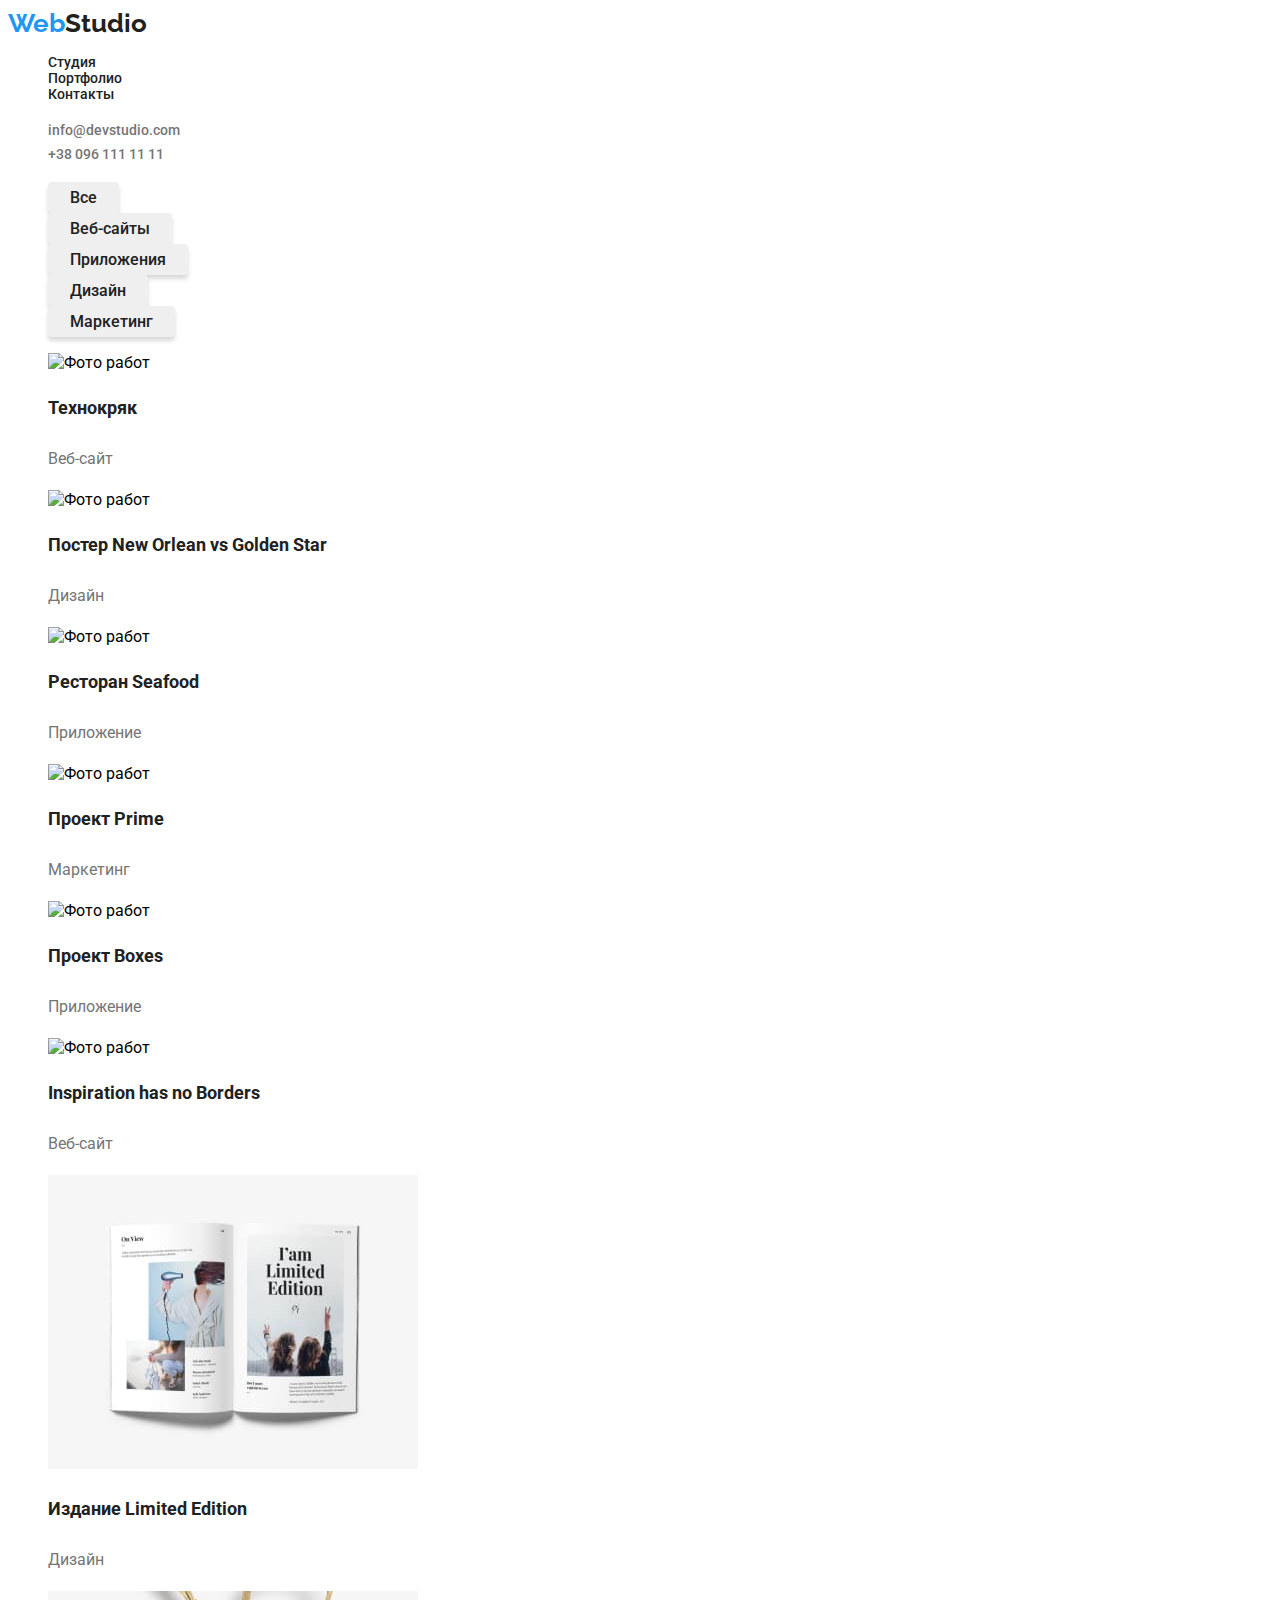
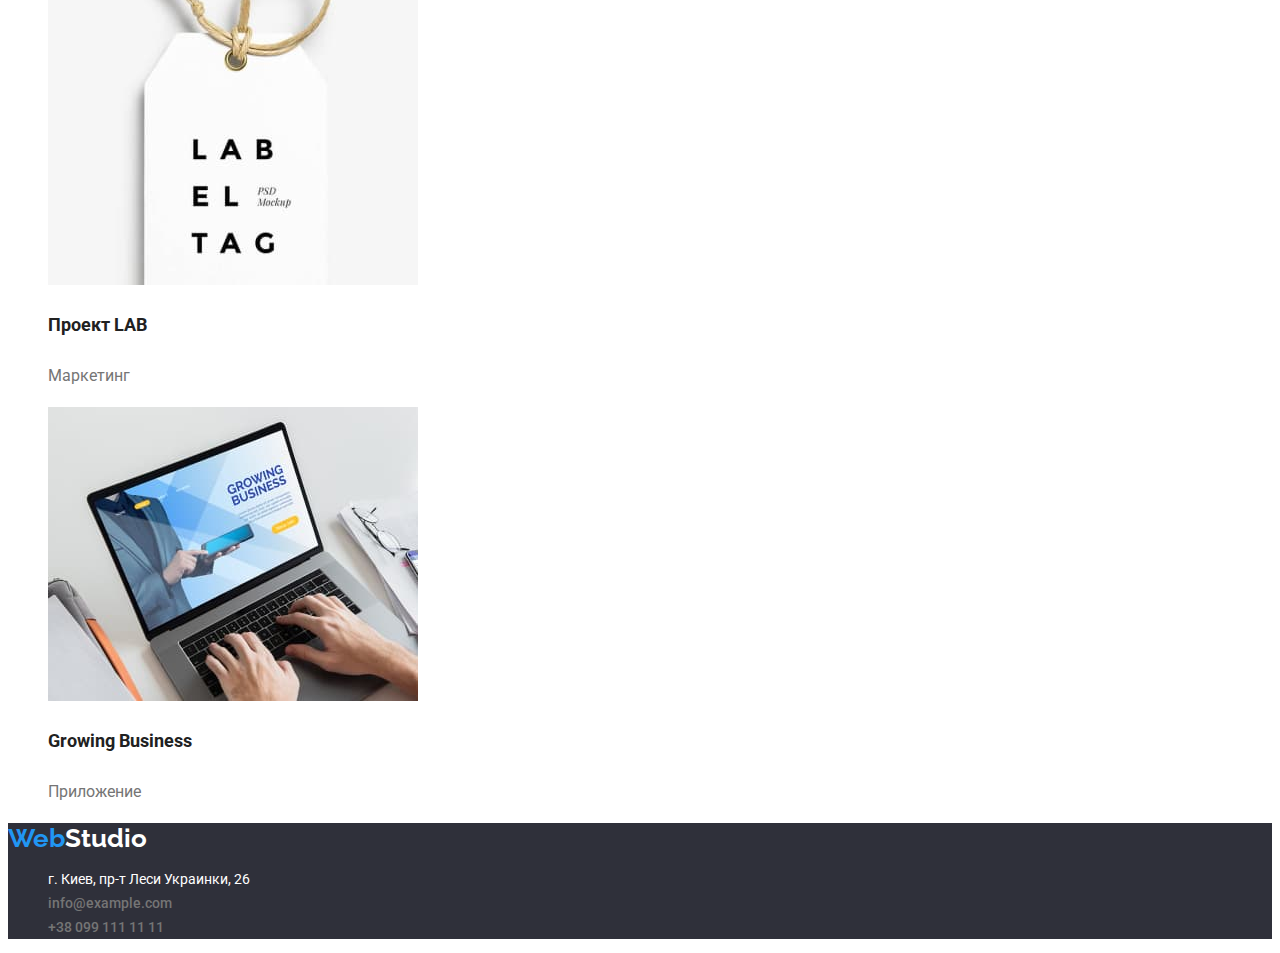
==== portfolio.html @ 14b380a0 "Error check" ====
<!DOCTYPE html>
<html lang="ru">
<head>
    <meta charset="UTF-8">
    <meta http-equiv="X-UA-Compatible" content="IE=edge">
    <meta name="viewport" content="width=device-width, initial-scale=1.0">
    <title>portfolio</title>
    <link rel="stylesheet" href="./css/styles.css">
    <link rel="preconnect" href="https://fonts.googleapis.com">
    <link rel="preconnect" href="https://fonts.gstatic.com" crossorigin>
    <link href="https://fonts.googleapis.com/css2?family=Raleway:wght@700&family=Roboto:wght@400;500;700;900&display=swap"
        rel="stylesheet">
</head>
<body>

    <!-- Шапка Портфолио -->
    <header class="header-page">
        <nav class="page-nav">
            <a class="link" href="./index.html">
                <span class="logo">Web</span><span class="logo-studio">Studio</span></a>
    
                <ul class="nav-list list">
                    <li class="nav-item link"><a class="link" href="./index.html">Студия</a></li>
                    <li class="nav-item link"><a class="link" href=".portfolio.html" target="_blank">Портфолио</a></li>
                    <li class="nav-item link"><a class="link" href=".Cotacts.html">Контакты</a></li>
                </ul>
        </nav>
    
        <ul class="nav-adress list">
            <li> <a class="link nav-adress-ithem" href="mailto:info@devstudio.com">info@devstudio.com</a></li>
            <li> <a class="link nav-adress-ithem" href="tel:+380961111111">+38 096 111 11 11</a></li>
        </ul>
    </header>

        <!-- Навигация Портфолио -->

        <nav>
            <ul class="list">
                <li><button class="button-ithem" type="button">Все</button></li>
                <li><button class="button-ithem" type="button">Веб-сайты</button></li>
                <li><button class="button-ithem" type="button">Приложения</button></li>
                <li><button class="button-ithem" type="button">Дизайн</button></li>
                <li><button class="button-ithem" type="button">Маркетинг</button></li>
            </ul>
       </nav>

        <!-- Проекты -->

        <main>
            <h2 hidden class="progects"> Проекты</h2>
            <ul class="type-progects list">
                <li class="list-progects">
                    <img src="./img/techno.jpg" alt="Фото работ" width="370">
                    <h3 class="ithem-progects">Технокряк</h3>
                    <p class="text-progects">Веб-сайт</p>
                </li>
                <li class="list-progects">
                    <img src="./img/design.jpg" alt="Фото работ" width="370">
                    <h3 class="ithem-progects">Постер <span lang="en">New Orlean vs Golden Star</span></h3>
                    <p class="text-progects">Дизайн</p>
                </li>
                <li class="list-progects">
                    <img src="./img/seafood.jpg" alt="Фото работ" width="370">
                    <h3 class="ithem-progects">Ресторан <span lang="en"> Seafood</span></h3>
                <p class="text-progects">Приложение</p>
                </li>
                <li class="list-progects">
                    <img src="./img/prime.jpg" alt="Фото работ" width="370">
                    <h3 class="ithem-progects">Проект <span lang="en"> Prime</span></h3>
                    <p class="text-progects">Маркетинг</p>
                </li>
                <li class="list-progects">
                    <img src="./img/boxes.jpg" alt="Фото работ" width="370">
                    <h3 class="ithem-progects">Проект <span lang="en"> Boxes</span></h3>
                    <p class="text-progects">Приложение</p>
                </li>
                <li class="list-progects">
                    <img src="./img/borders.jpg" alt="Фото работ" width="370">
                    <h3 class="ithem-progects"><span lang="en">Inspiration has no Borders</span></h3>
                    <p class="text-progects">Веб-сайт</p>
                </li>
                <li class="list-progects">
                    <img src="./img/photoind.jpg" alt="Фото работ" width="370">
                    <h3 class="ithem-progects">Издание <span lang="en"> Limited Edition</span></h3>
                    <p class="text-progects">Дизайн</p>
                </li>
                <li class="list-progects">
                    <img src="./img/Lab.jpg" alt="Фото работ" width="370">
                    <h3 class="ithem-progects">Проект LAB</h3>
                    <p class="text-progects">Маркетинг</p>
                </li>
                <li class="list-progects">
                    <img src="./img/appendix.jpg" alt="Фото работ" width="370">
                    <h3 class="ithem-progects"><span lang="en"> Growing Business</span></h3>
                    <p class="text-progects">Приложение</p>
                </li>
            </ul>
        </main>
        
    <div class="footer-backgraund">
    
        <footer>
            <a class="link" href="/index.html">
                <span class="logo">Web</span><span class="logo-studio-footer">Studio</span>
            </a>
            <address class="text">
                <ul class="list address-text">
                    <li><a class="link ithem-adress" href="https://goo.gl/maps/Gu5Dw9EAoeBzcQZ39">г. Киев, пр-т Леси
                            Украинки, 26</a></li>
                    <li><a class="link nav-adress-ithem" href="meilto:info@example.com">info@example.com</a></li>
                    <li><a class="link nav-adress-ithem" href="tel:+380991111111">+38 099 111 11 11</a></li>
                </ul>
    
            </address>
        </footer>
    </div>

</body>
</html>
---- css/styles.css ----
body {
  font-family: Roboto, sans-serif;
  background-color: #ffffff;
}

.list {
  list-style: none;
}

address {
  font-family: Roboto;
  font-style: normal;
  font-weight: normal;
  font-size: 14px;
}

.link {
  text-decoration: none;
  color: #212121;
}

.link:hover,
.link:focus {
  color: #2196f3;
}

.text {
  font-family: Roboto;
  font-size: 14px;
}

/* Навигация */

.logo {
  font-family: Raleway;
  color: #2196f3;
  font-weight: bold;
  font-size: 26px;
}

.logo-studio {
  font-family: Raleway;
  color: #212121;
  font-weight: bold;
  font-size: 26px;
}

.nav-item {
  font-weight: 500;
  font-size: 14px;
  color: #212121;
}

.nav-adress-ithem {
  font-weight: 500;
  color: #757575;
  font-size: 14px;
  line-height: 24px;
}

/* Шапка */
.hero-all {
  font-family: Roboto;
  font-style: normal;
  font-weight: 900;
  font-size: 44px;
  line-height: 60px;
  color: #ffffff;
  text-transform: uppercase;
}

.button:hover,
.button:focus {
  background: #188ce8;
  box-shadow: 0px 4px 4px rgba(0, 0, 0, 0.15);
  border-radius: 4px;
}

.button {
  background: #2196f3;
  box-shadow: 0px 4px 4px rgba(0, 0, 0, 0.15);
  border-radius: 4px;
  cursor: pointer;
  width: 200px;
  height: 50px;
  color: #ffffff;
  font-weight: bold;
  font-size: 16px;
}

.button-ithem:hover,
.button-ithem:focus {
  background: #2196f3;
  box-shadow: 0px 4px 4px rgba(0, 0, 0, 0.15);
  border-radius: 4px;
  cursor: pointer;
  color: #ffffff;
  padding: 6px 22px;
  border: none;
}
.button-ithem {
  font-family: Roboto;
  font-weight: 500;
  font-size: 16px;
  color: #212121;
  box-shadow: 0px 4px 4px rgba(0, 0, 0, 0.15);
  border-radius: 4px;
  cursor: pointer;
  padding: 6px 22px;
  border: none;
}

/* Особенности */

.heading {
  font-size: 36px;
  line-height: 42px;
  color: #212121;
}

.text-list {
  color: #757575;
}

.head-list {
  color: #212121;
  font-weight: bold;
  line-height: 14px;
  text-transform: uppercase;
}
/* Чем мы занимаемся */

/* Наша команда */

.name {
  font-weight: 500;
  font-size: 16px;
  line-height: 19px;
  text-transform: none;
}

/* Подвал */

.ithem-adress {
  color: #ffffff;
  font-size: 14px;
  line-height: 24px;
}

.logo-studio-footer {
  font-family: Raleway;
  color: #ffffff;
  font-weight: bold;
  font-size: 26px;
}

.address-text > address {
  font-family: Roboto;
  font-style: normal;
  font-weight: normal;
  font-size: 14px;
}

/* За дивы сильно не ругайте
то временно чтобы фон залить и текст
был как в макете) */
.footer-backgraund {
  background-color: #2f303a;
}

.backgraund-hero {
  background-color: #2f303a;
}

/* Портфолио
Футер и Хедер одинаковые */

/* Проекты */

.ithem-progects {
  font-weight: bold;
  font-size: 18px;
  line-height: 36px;
  color: #212121;
}

.text-progects {
  font-size: 16px;
  line-height: 30px;
  color: #757575;
}
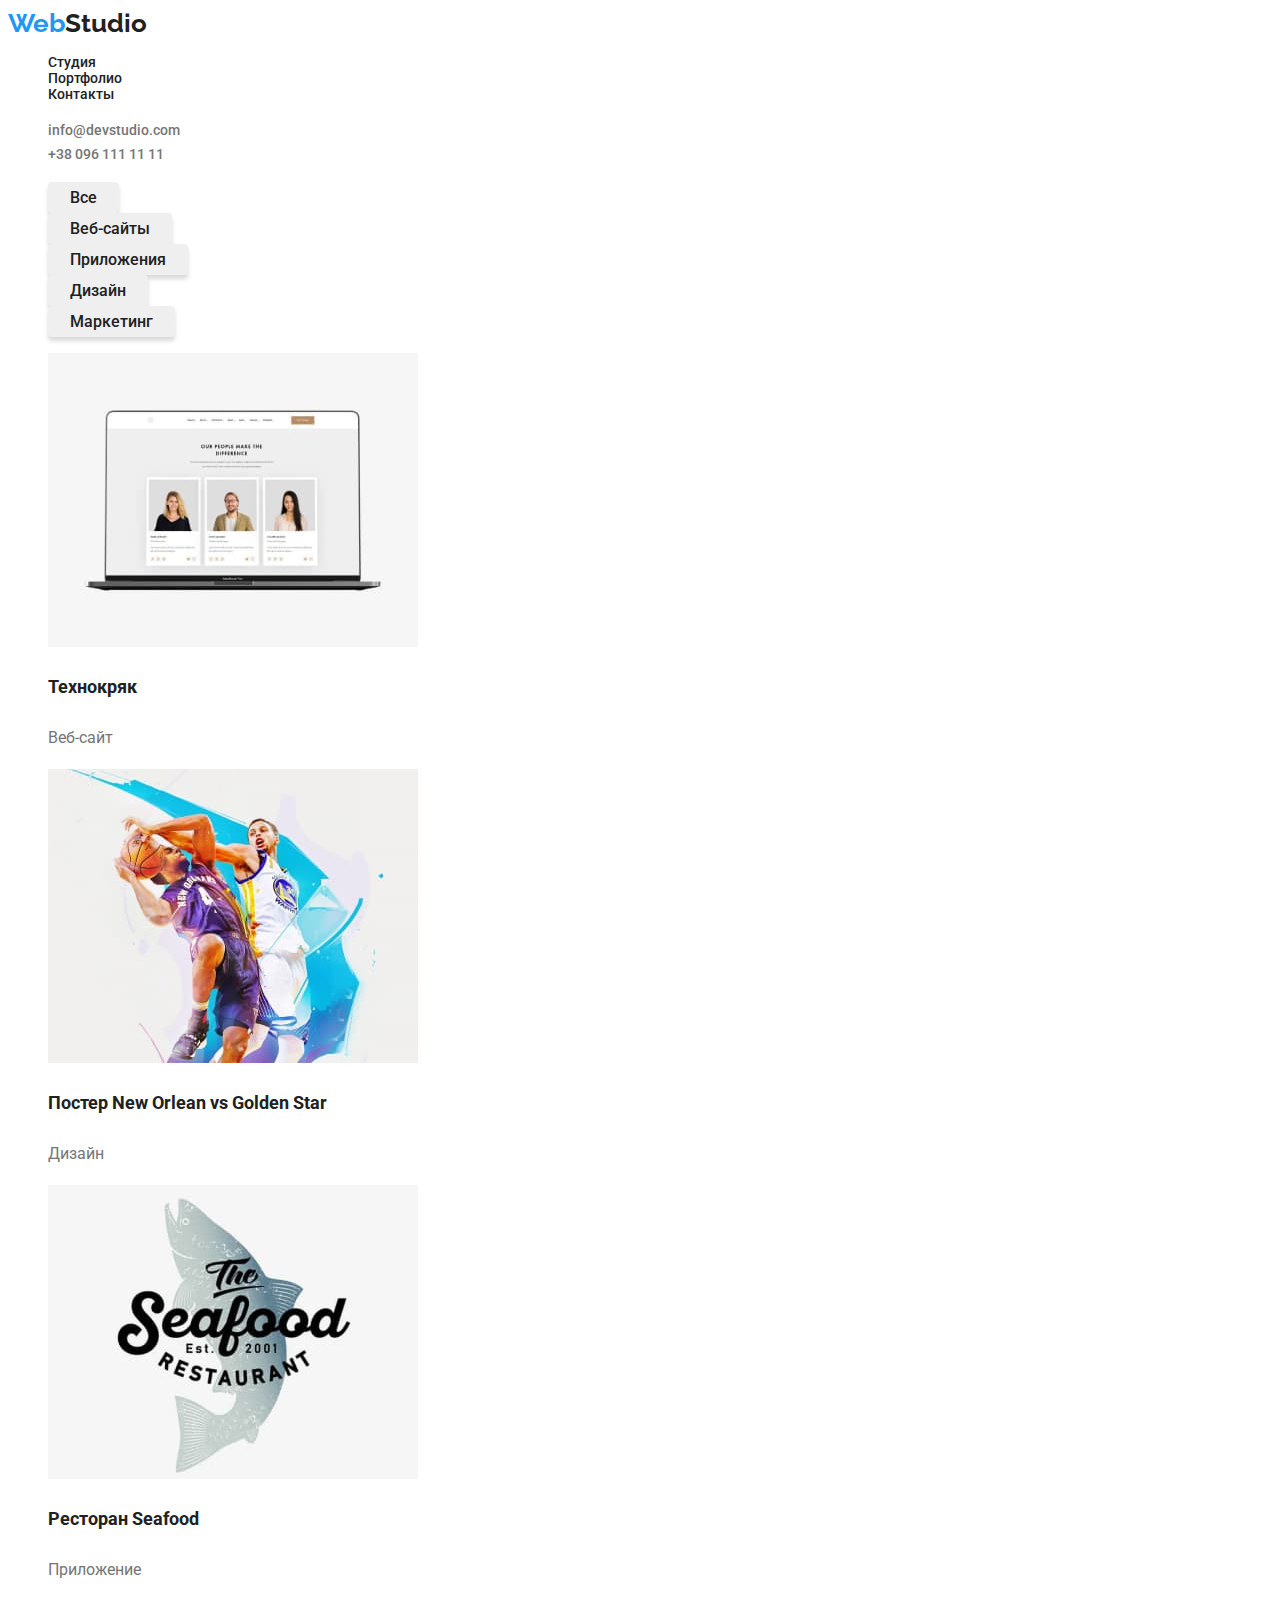
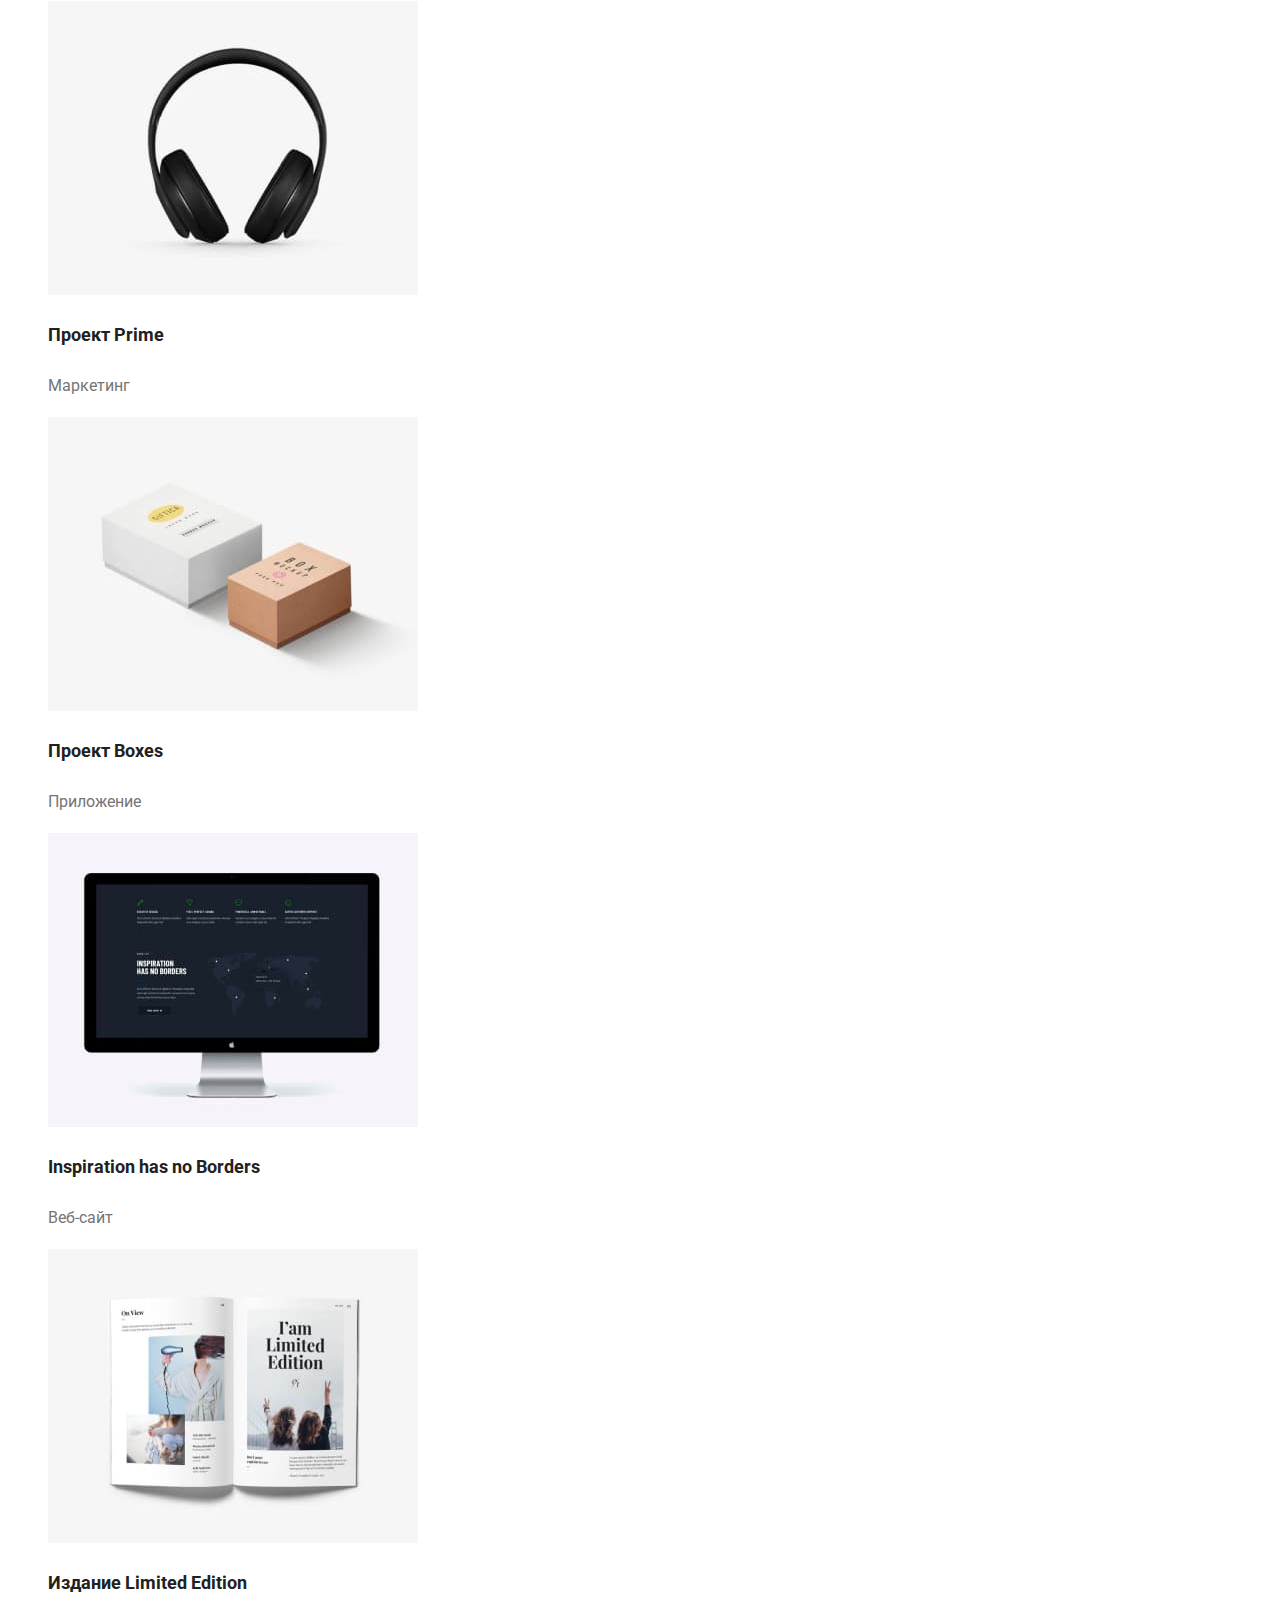
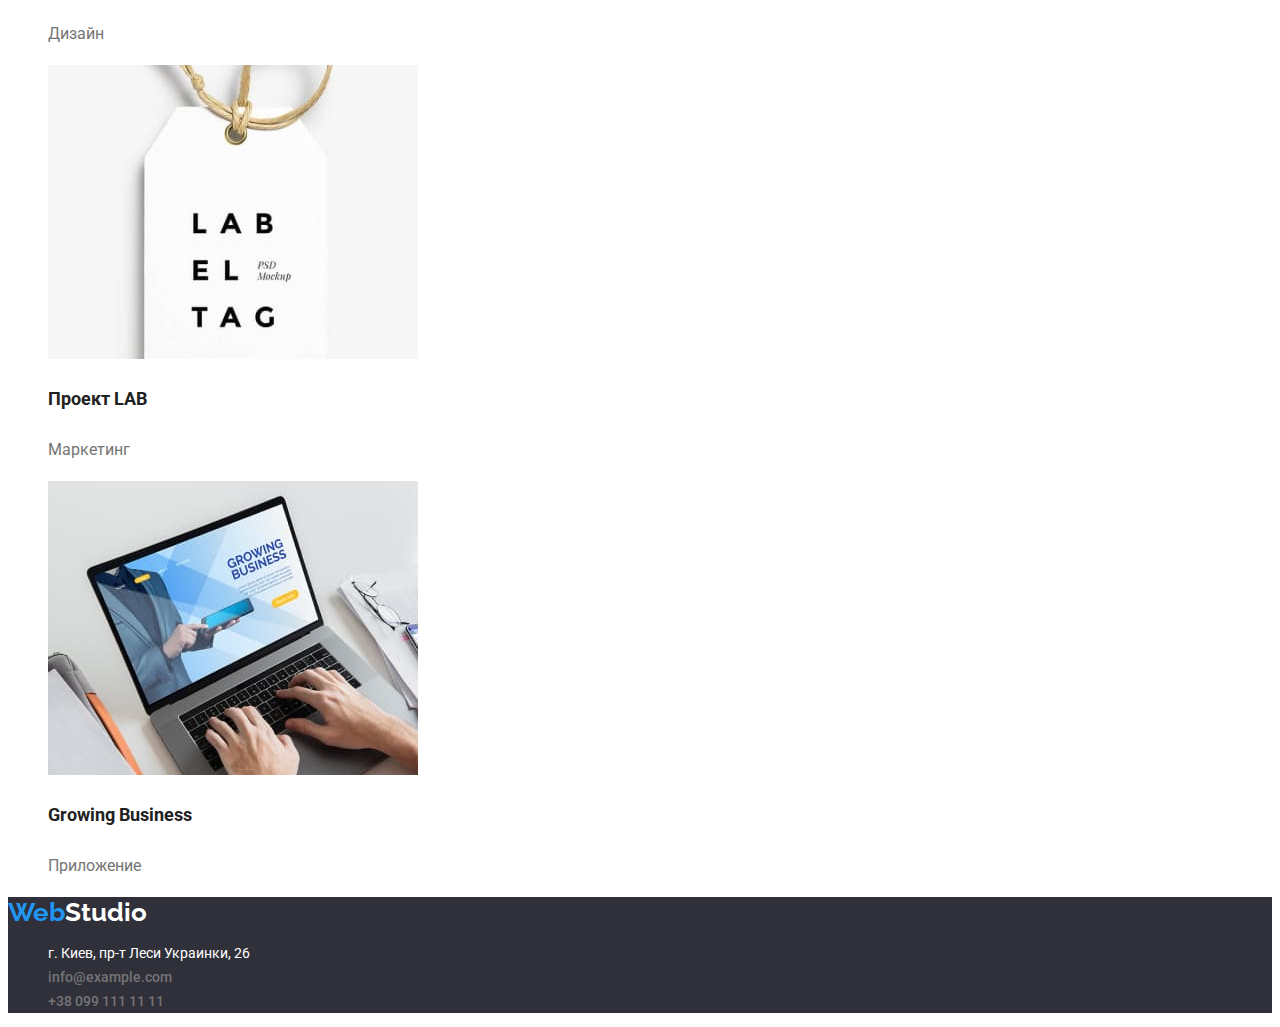
==== commit cad3b069: "Img" ====
--- a/portfolio.html
+++ b/portfolio.html
@@ -50,32 +50,32 @@
             <h2 hidden class="progects"> Проекты</h2>
             <ul class="type-progects list">
                 <li class="list-progects">
-                    <img src="./img/techno.jpg" alt="Фото работ" width="370">
+                    <img src="./img/tech.jpg" alt="Фото работ" width="370">
                     <h3 class="ithem-progects">Технокряк</h3>
                     <p class="text-progects">Веб-сайт</p>
                 </li>
                 <li class="list-progects">
-                    <img src="./img/design.jpg" alt="Фото работ" width="370">
+                    <img src="./img/des.jpg" alt="Фото работ" width="370">
                     <h3 class="ithem-progects">Постер <span lang="en">New Orlean vs Golden Star</span></h3>
                     <p class="text-progects">Дизайн</p>
                 </li>
                 <li class="list-progects">
-                    <img src="./img/seafood.jpg" alt="Фото работ" width="370">
+                    <img src="./img/seaf.jpg" alt="Фото работ" width="370">
                     <h3 class="ithem-progects">Ресторан <span lang="en"> Seafood</span></h3>
                 <p class="text-progects">Приложение</p>
                 </li>
                 <li class="list-progects">
-                    <img src="./img/prime.jpg" alt="Фото работ" width="370">
+                    <img src="./img/prim.jpg" alt="Фото работ" width="370">
                     <h3 class="ithem-progects">Проект <span lang="en"> Prime</span></h3>
                     <p class="text-progects">Маркетинг</p>
                 </li>
                 <li class="list-progects">
-                    <img src="./img/boxes.jpg" alt="Фото работ" width="370">
+                    <img src="./img/boxe.jpg" alt="Фото работ" width="370">
                     <h3 class="ithem-progects">Проект <span lang="en"> Boxes</span></h3>
                     <p class="text-progects">Приложение</p>
                 </li>
                 <li class="list-progects">
-                    <img src="./img/borders.jpg" alt="Фото работ" width="370">
+                    <img src="./img/bord.jpg" alt="Фото работ" width="370">
                     <h3 class="ithem-progects"><span lang="en">Inspiration has no Borders</span></h3>
                     <p class="text-progects">Веб-сайт</p>
                 </li>
--- a/css/styles.css
+++ b/css/styles.css
@@ -1,3 +1,9 @@
+:root {
+  --prymary-text-color: #212121;
+  --title-text-color: #2196f3;
+  --ithem-text-color: #757575;
+}
+
 body {
   font-family: Roboto, sans-serif;
   background-color: #ffffff;
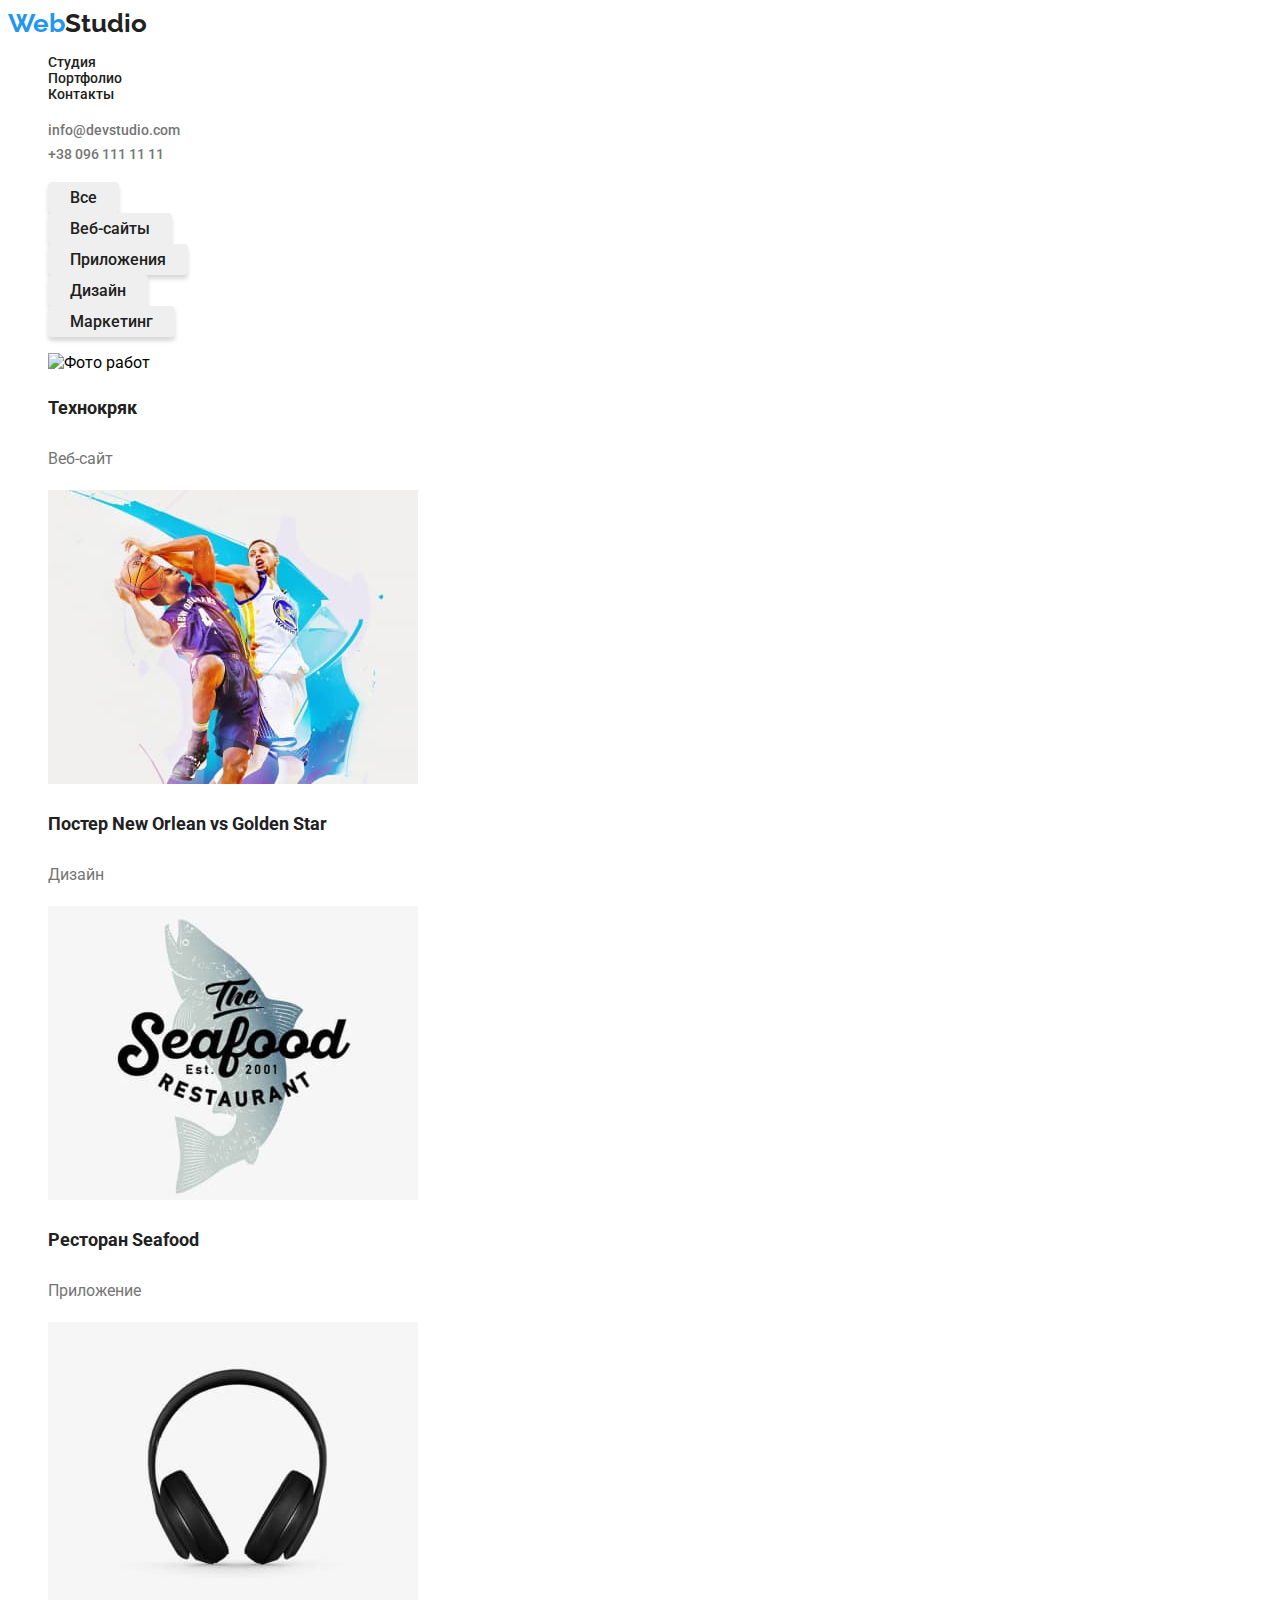
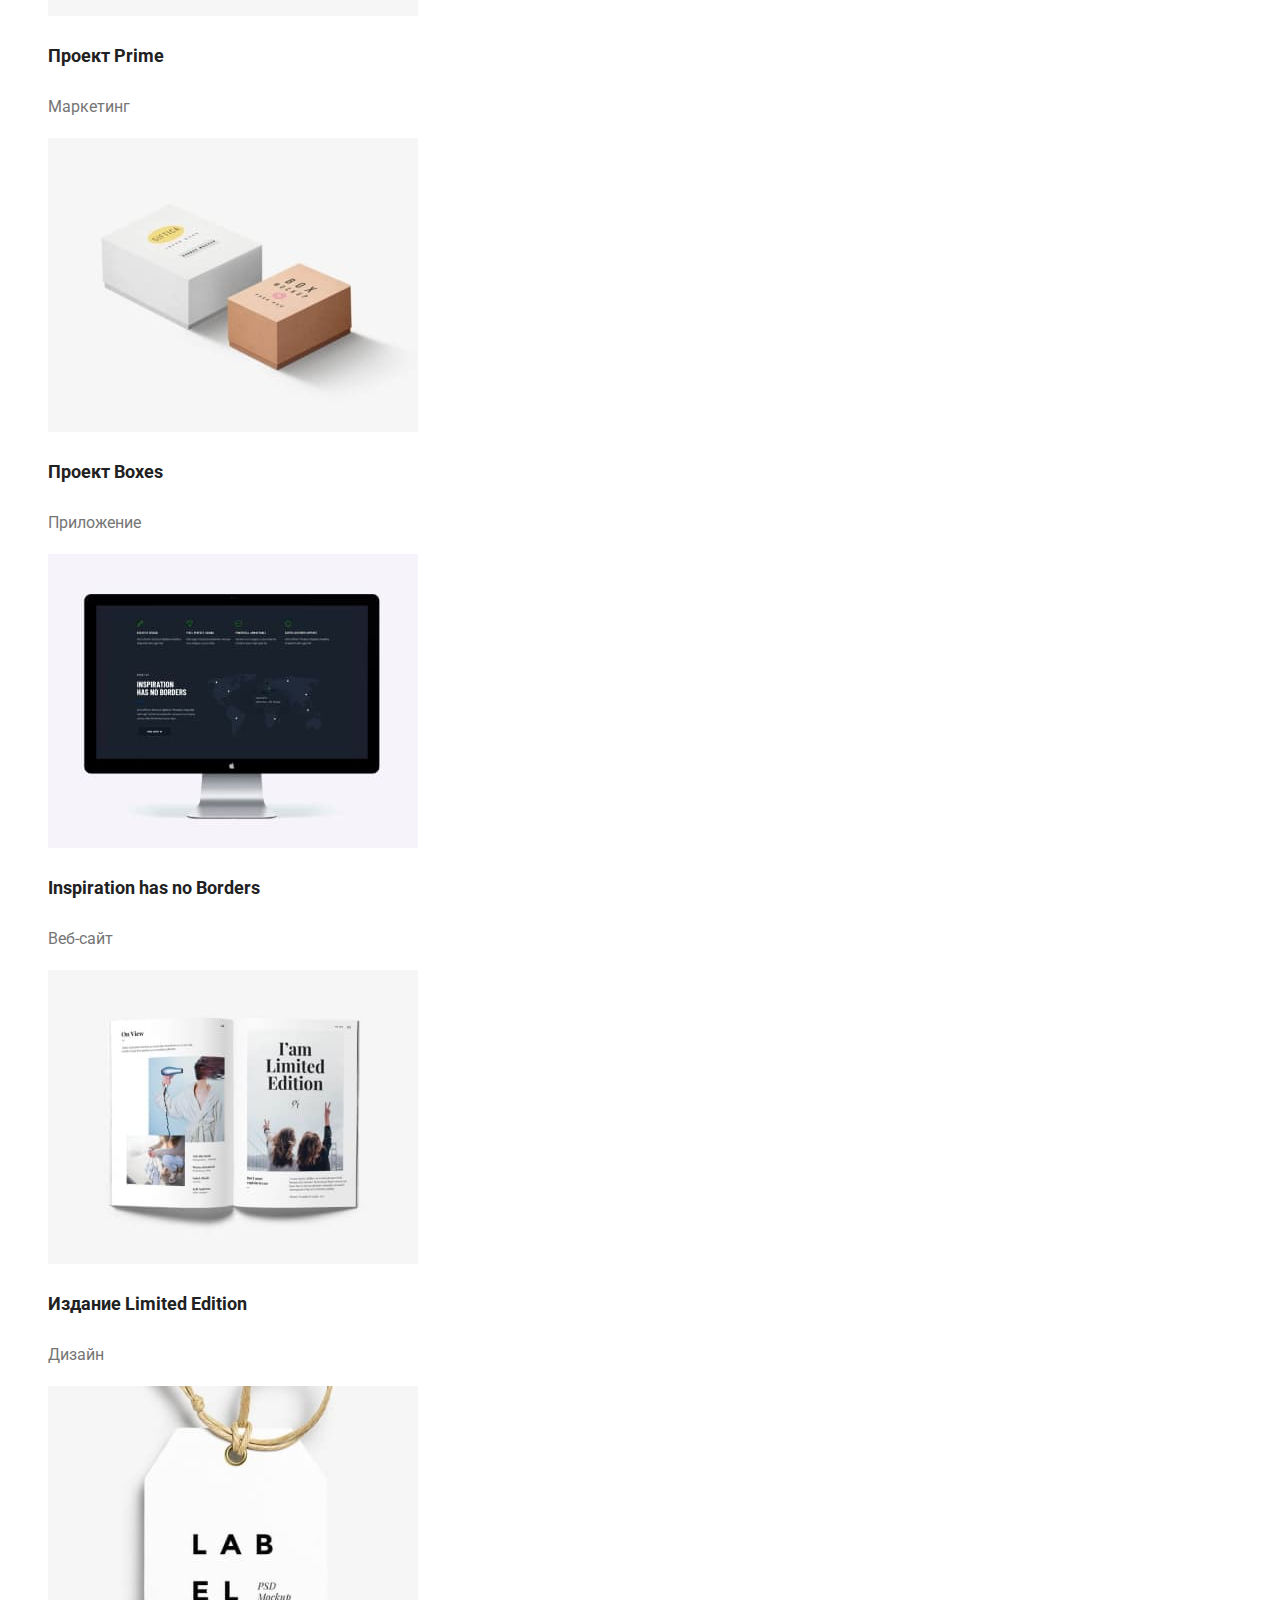
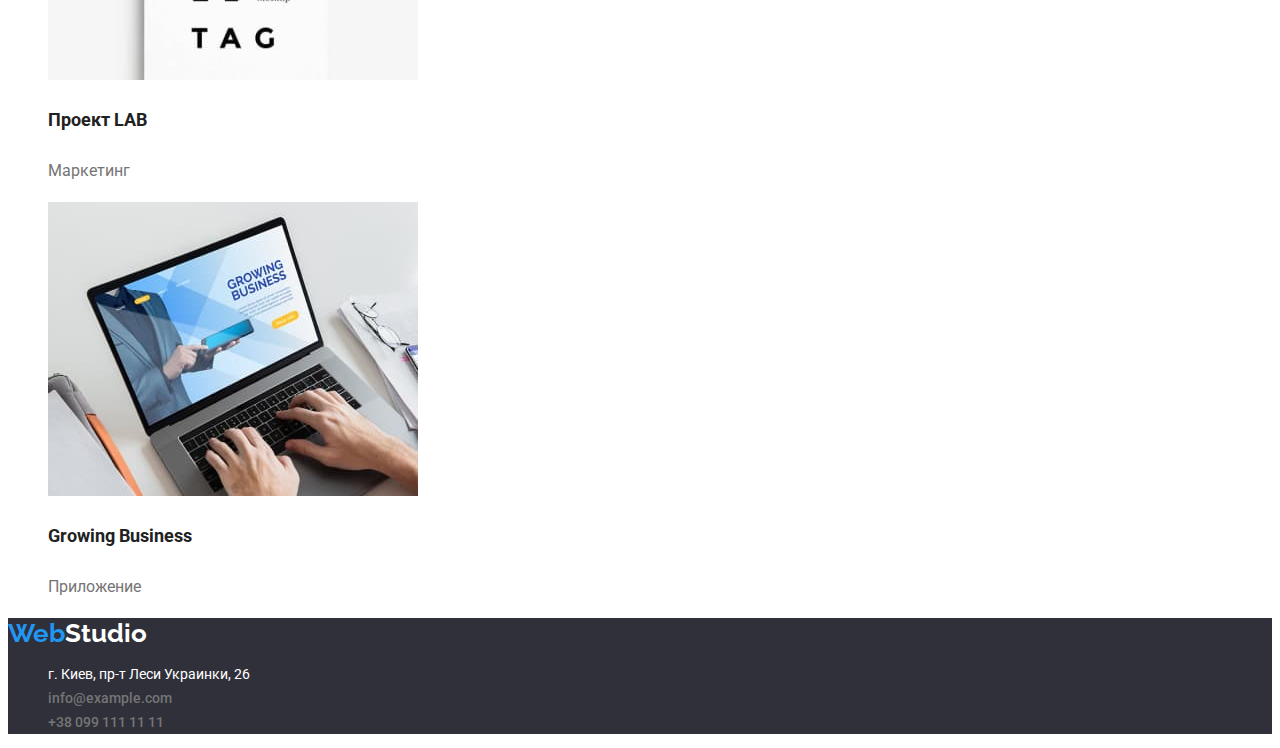
==== commit ec2a157b: "Change name" ====
--- a/portfolio.html
+++ b/portfolio.html
@@ -50,7 +50,7 @@
             <h2 hidden class="progects"> Проекты</h2>
             <ul class="type-progects list">
                 <li class="list-progects">
-                    <img src="./img/tech.jpg" alt="Фото работ" width="370">
+                    <img src="./imeges/" alt="Фото работ" width="370">
                     <h3 class="ithem-progects">Технокряк</h3>
                     <p class="text-progects">Веб-сайт</p>
                 </li>
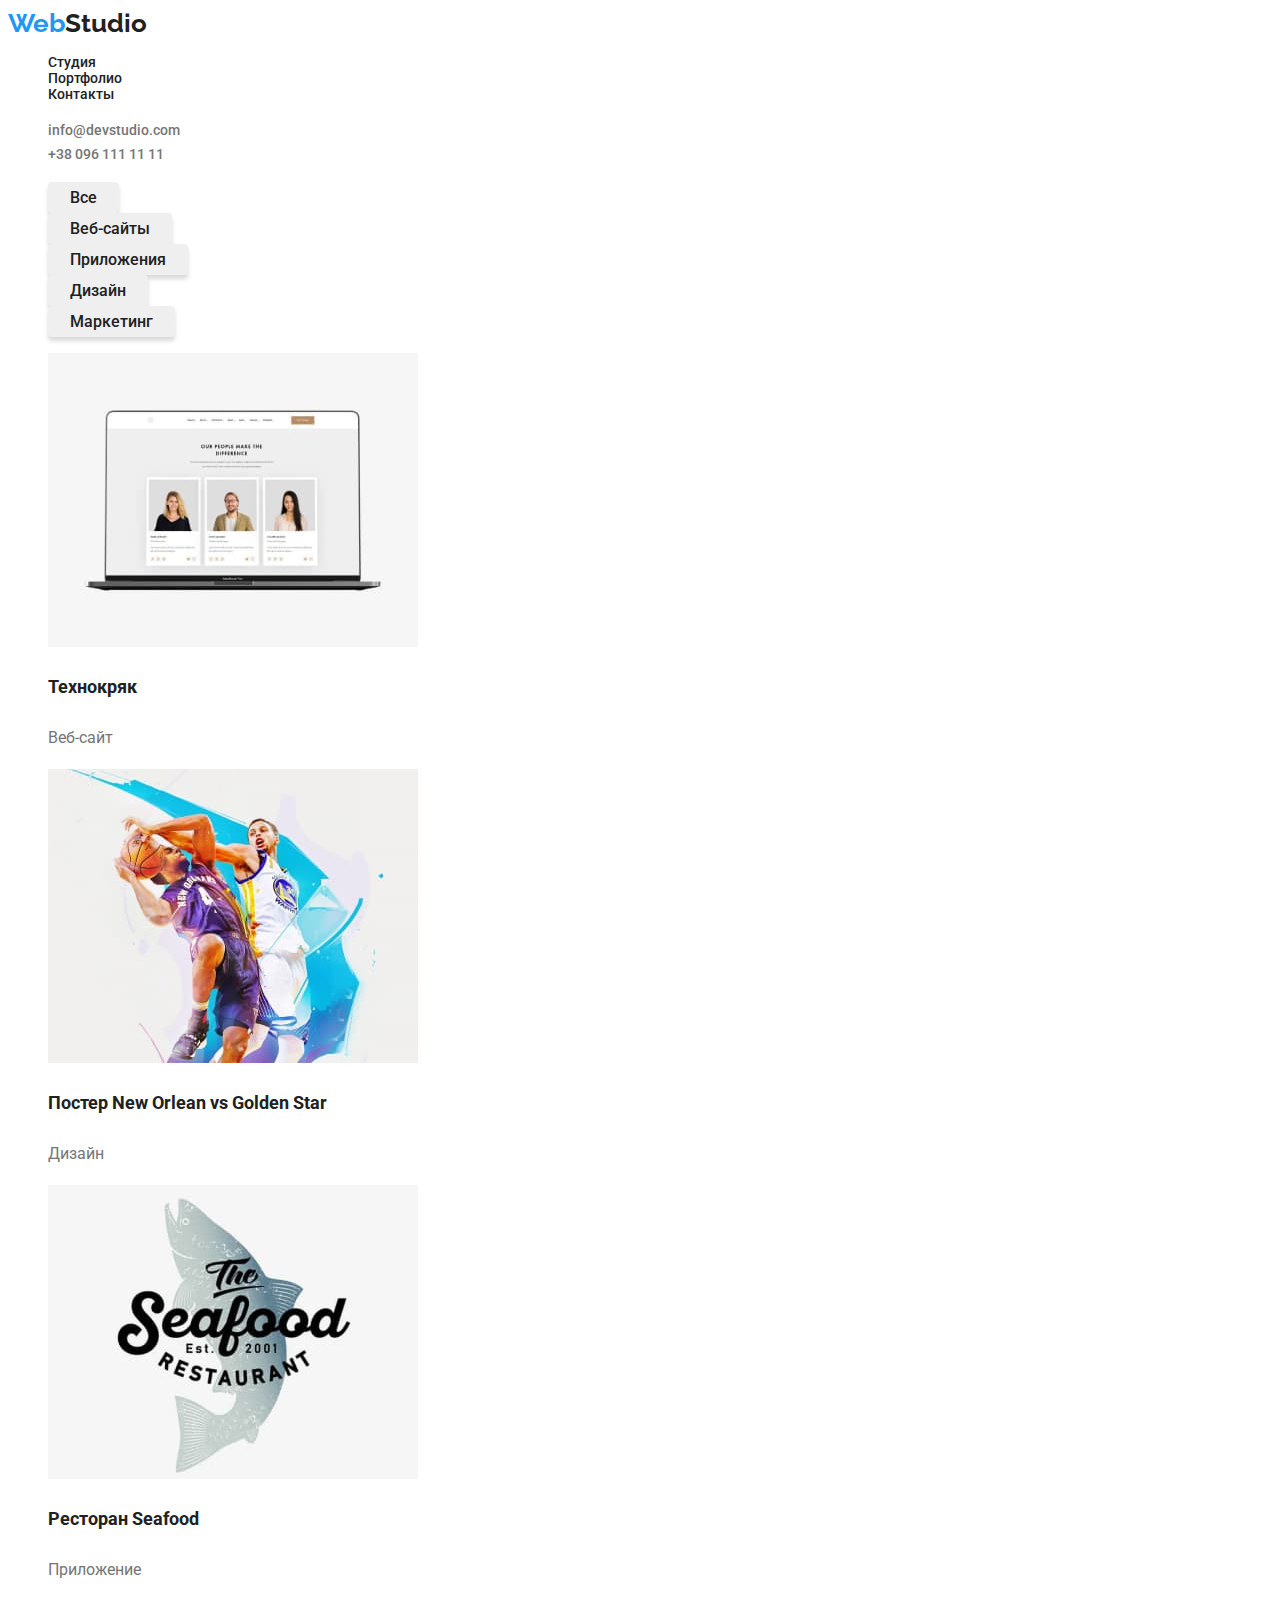
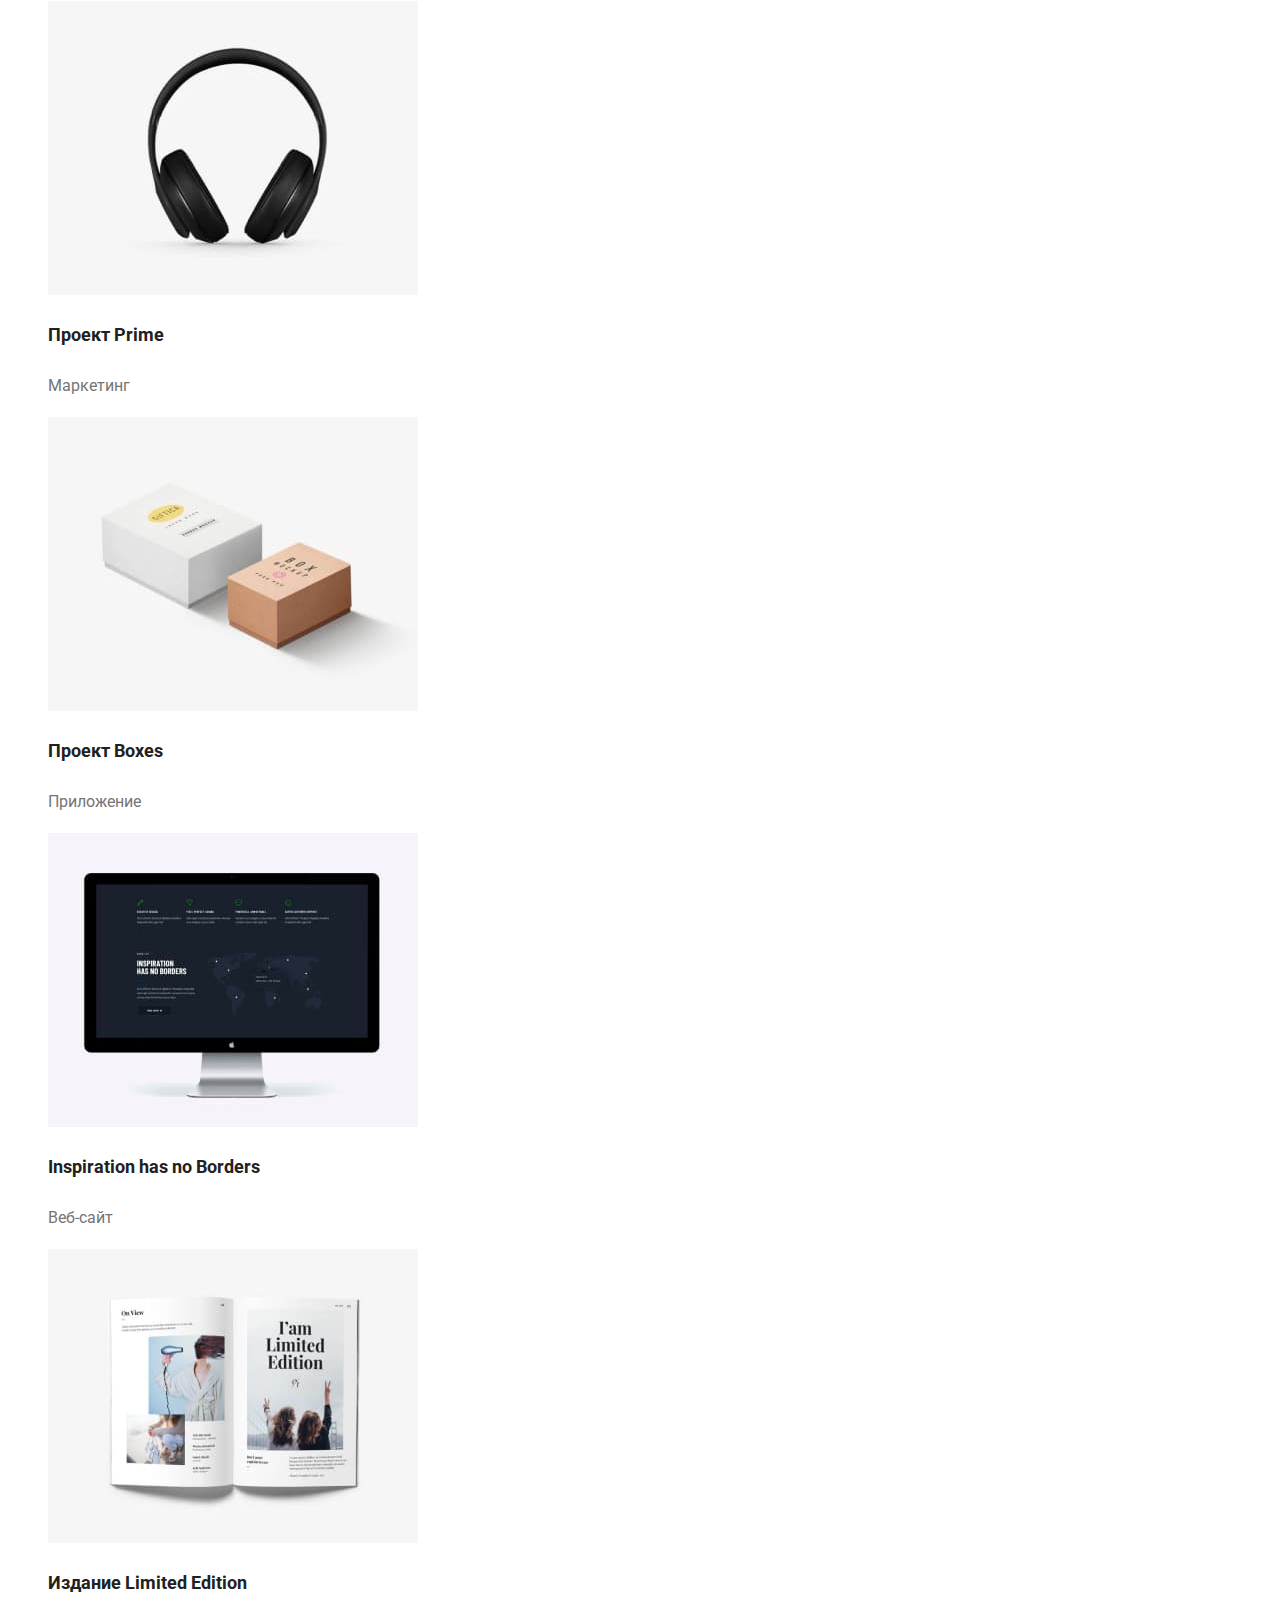
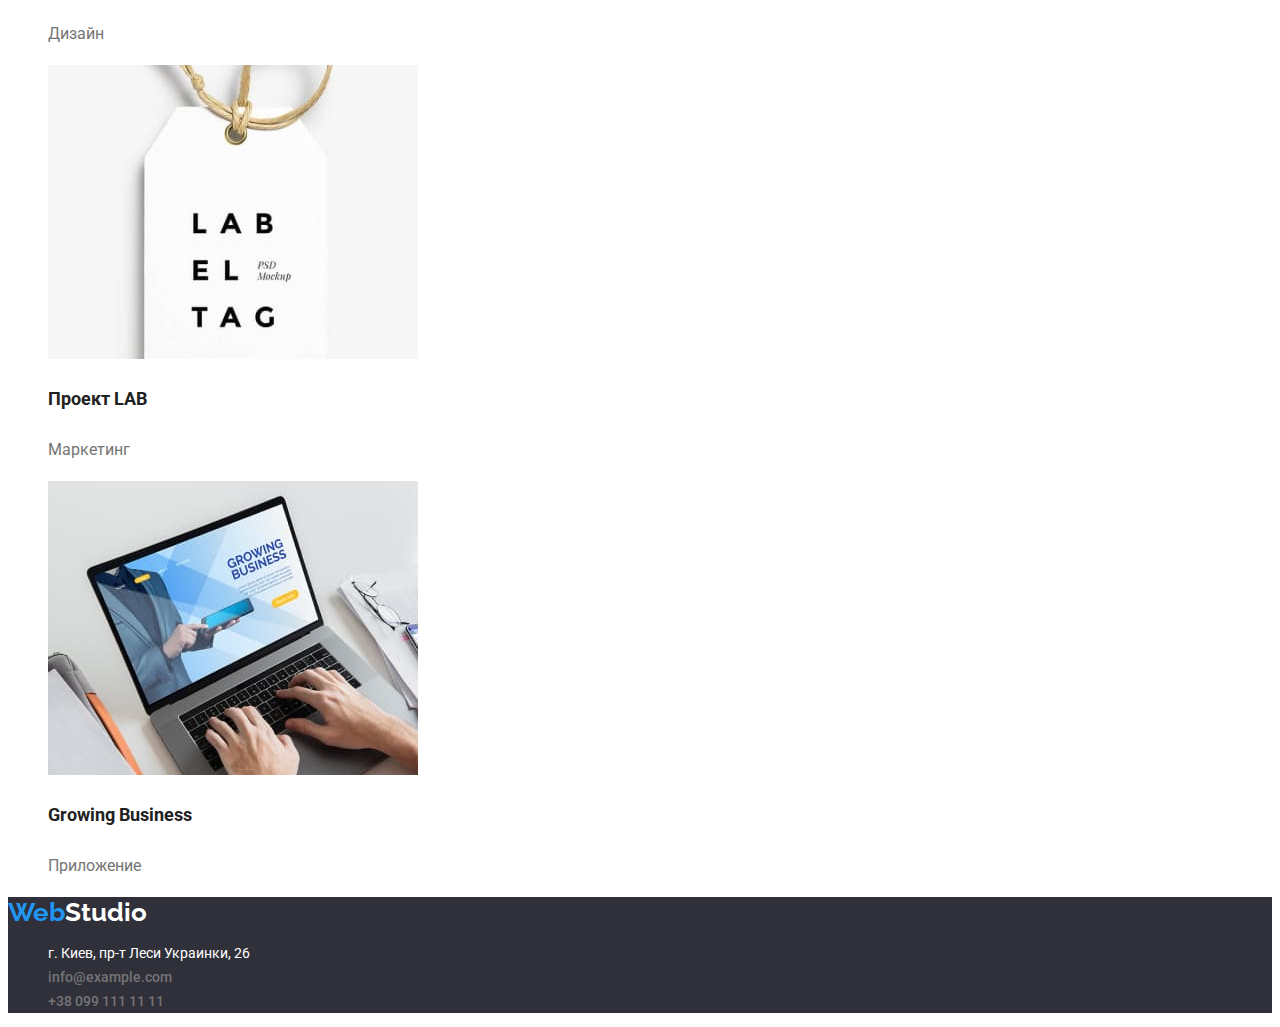
==== commit 70085f5c: "Update portfolio.html" ====
--- a/portfolio.html
+++ b/portfolio.html
@@ -50,47 +50,47 @@
             <h2 hidden class="progects"> Проекты</h2>
             <ul class="type-progects list">
                 <li class="list-progects">
-                    <img src="./imeges/" alt="Фото работ" width="370">
+                    <img src="./imeges/tech.jpg" alt="Фото работ" width="370">
                     <h3 class="ithem-progects">Технокряк</h3>
                     <p class="text-progects">Веб-сайт</p>
                 </li>
                 <li class="list-progects">
-                    <img src="./img/des.jpg" alt="Фото работ" width="370">
+                    <img src="./imeges/des.jpg" alt="Фото работ" width="370">
                     <h3 class="ithem-progects">Постер <span lang="en">New Orlean vs Golden Star</span></h3>
                     <p class="text-progects">Дизайн</p>
                 </li>
                 <li class="list-progects">
-                    <img src="./img/seaf.jpg" alt="Фото работ" width="370">
+                    <img src="./imeges/seaf.jpg" alt="Фото работ" width="370">
                     <h3 class="ithem-progects">Ресторан <span lang="en"> Seafood</span></h3>
                 <p class="text-progects">Приложение</p>
                 </li>
                 <li class="list-progects">
-                    <img src="./img/prim.jpg" alt="Фото работ" width="370">
+                    <img src="./imeges/prim.jpg" alt="Фото работ" width="370">
                     <h3 class="ithem-progects">Проект <span lang="en"> Prime</span></h3>
                     <p class="text-progects">Маркетинг</p>
                 </li>
                 <li class="list-progects">
-                    <img src="./img/boxe.jpg" alt="Фото работ" width="370">
+                    <img src="./imeges/boxe.jpg" alt="Фото работ" width="370">
                     <h3 class="ithem-progects">Проект <span lang="en"> Boxes</span></h3>
                     <p class="text-progects">Приложение</p>
                 </li>
                 <li class="list-progects">
-                    <img src="./img/bord.jpg" alt="Фото работ" width="370">
+                    <img src="./imeges/bord.jpg" alt="Фото работ" width="370">
                     <h3 class="ithem-progects"><span lang="en">Inspiration has no Borders</span></h3>
                     <p class="text-progects">Веб-сайт</p>
                 </li>
                 <li class="list-progects">
-                    <img src="./img/photoind.jpg" alt="Фото работ" width="370">
+                    <img src="./imeges/photoind.jpg" alt="Фото работ" width="370">
                     <h3 class="ithem-progects">Издание <span lang="en"> Limited Edition</span></h3>
                     <p class="text-progects">Дизайн</p>
                 </li>
                 <li class="list-progects">
-                    <img src="./img/Lab.jpg" alt="Фото работ" width="370">
+                    <img src="./imeges/Lab.jpg" alt="Фото работ" width="370">
                     <h3 class="ithem-progects">Проект LAB</h3>
                     <p class="text-progects">Маркетинг</p>
                 </li>
                 <li class="list-progects">
-                    <img src="./img/appendix.jpg" alt="Фото работ" width="370">
+                    <img src="./imeges/append.jpg" alt="Фото работ" width="370">
                     <h3 class="ithem-progects"><span lang="en"> Growing Business</span></h3>
                     <p class="text-progects">Приложение</p>
                 </li>
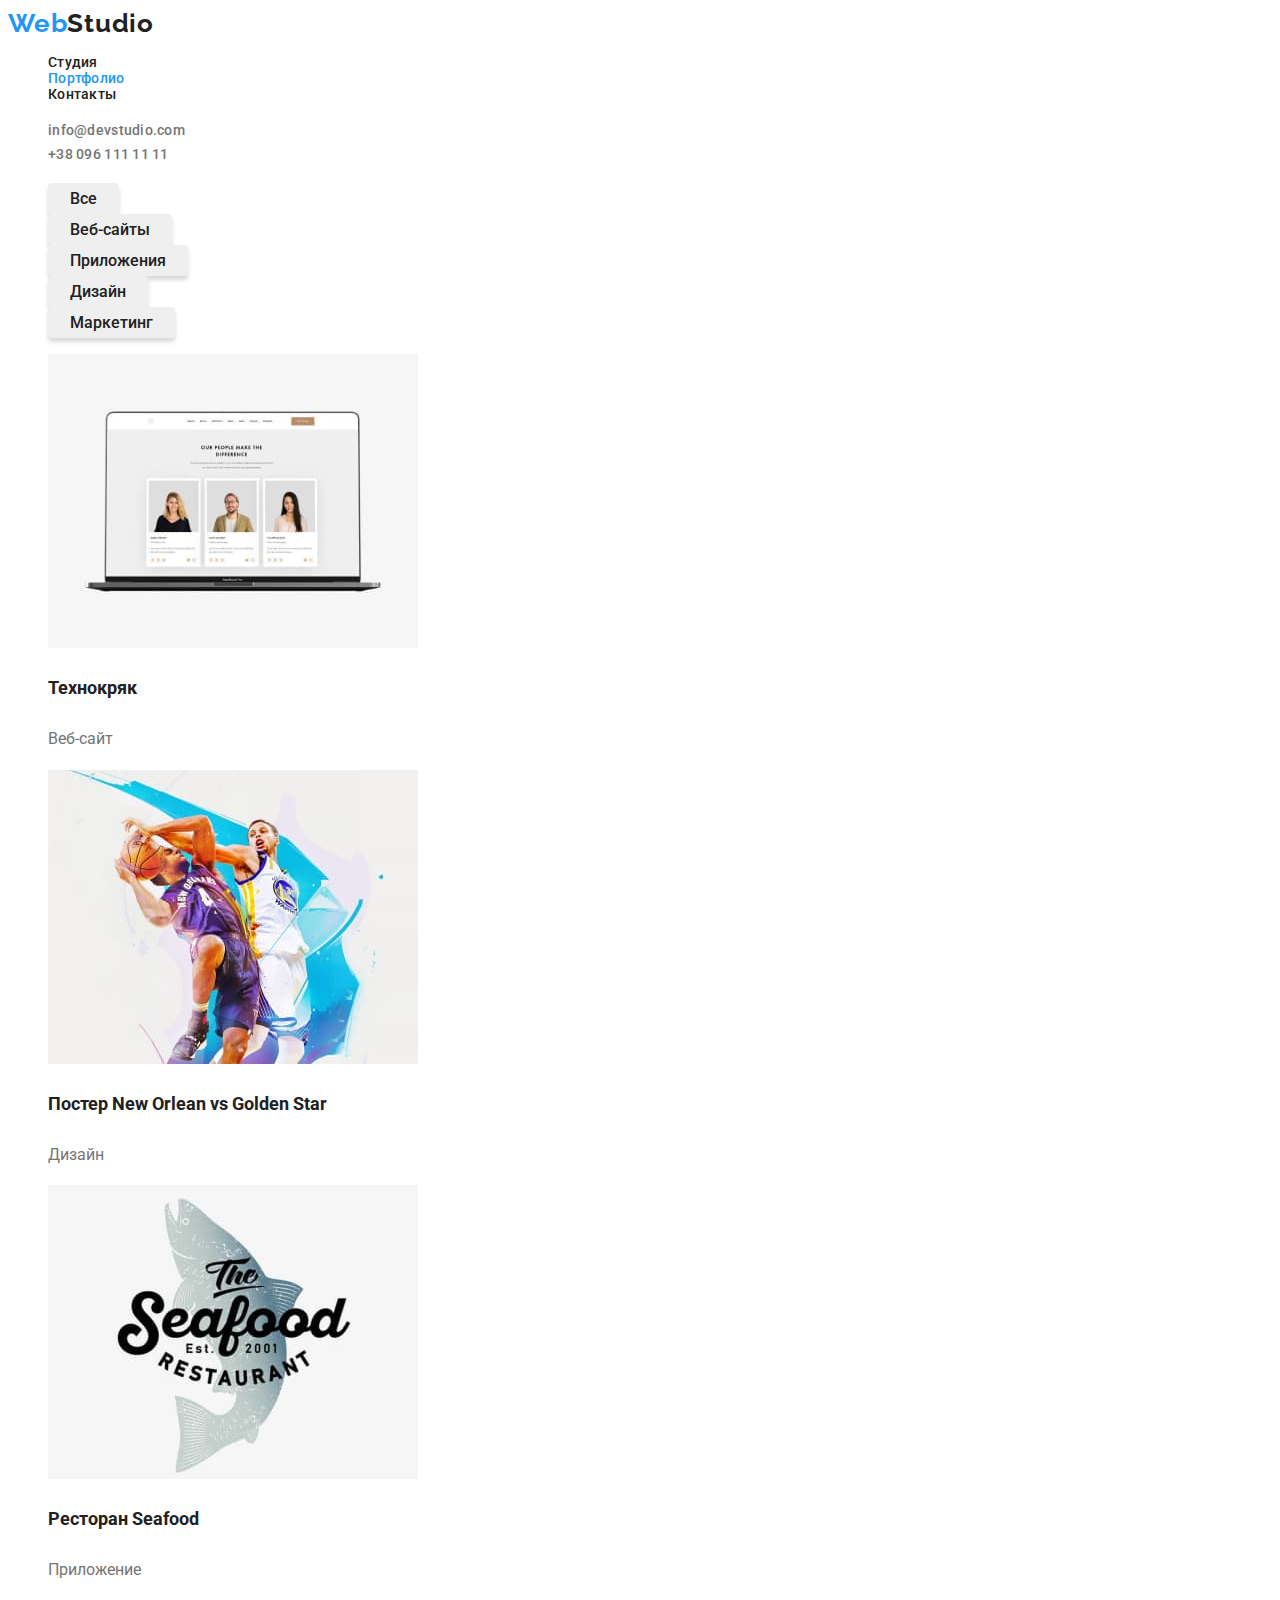
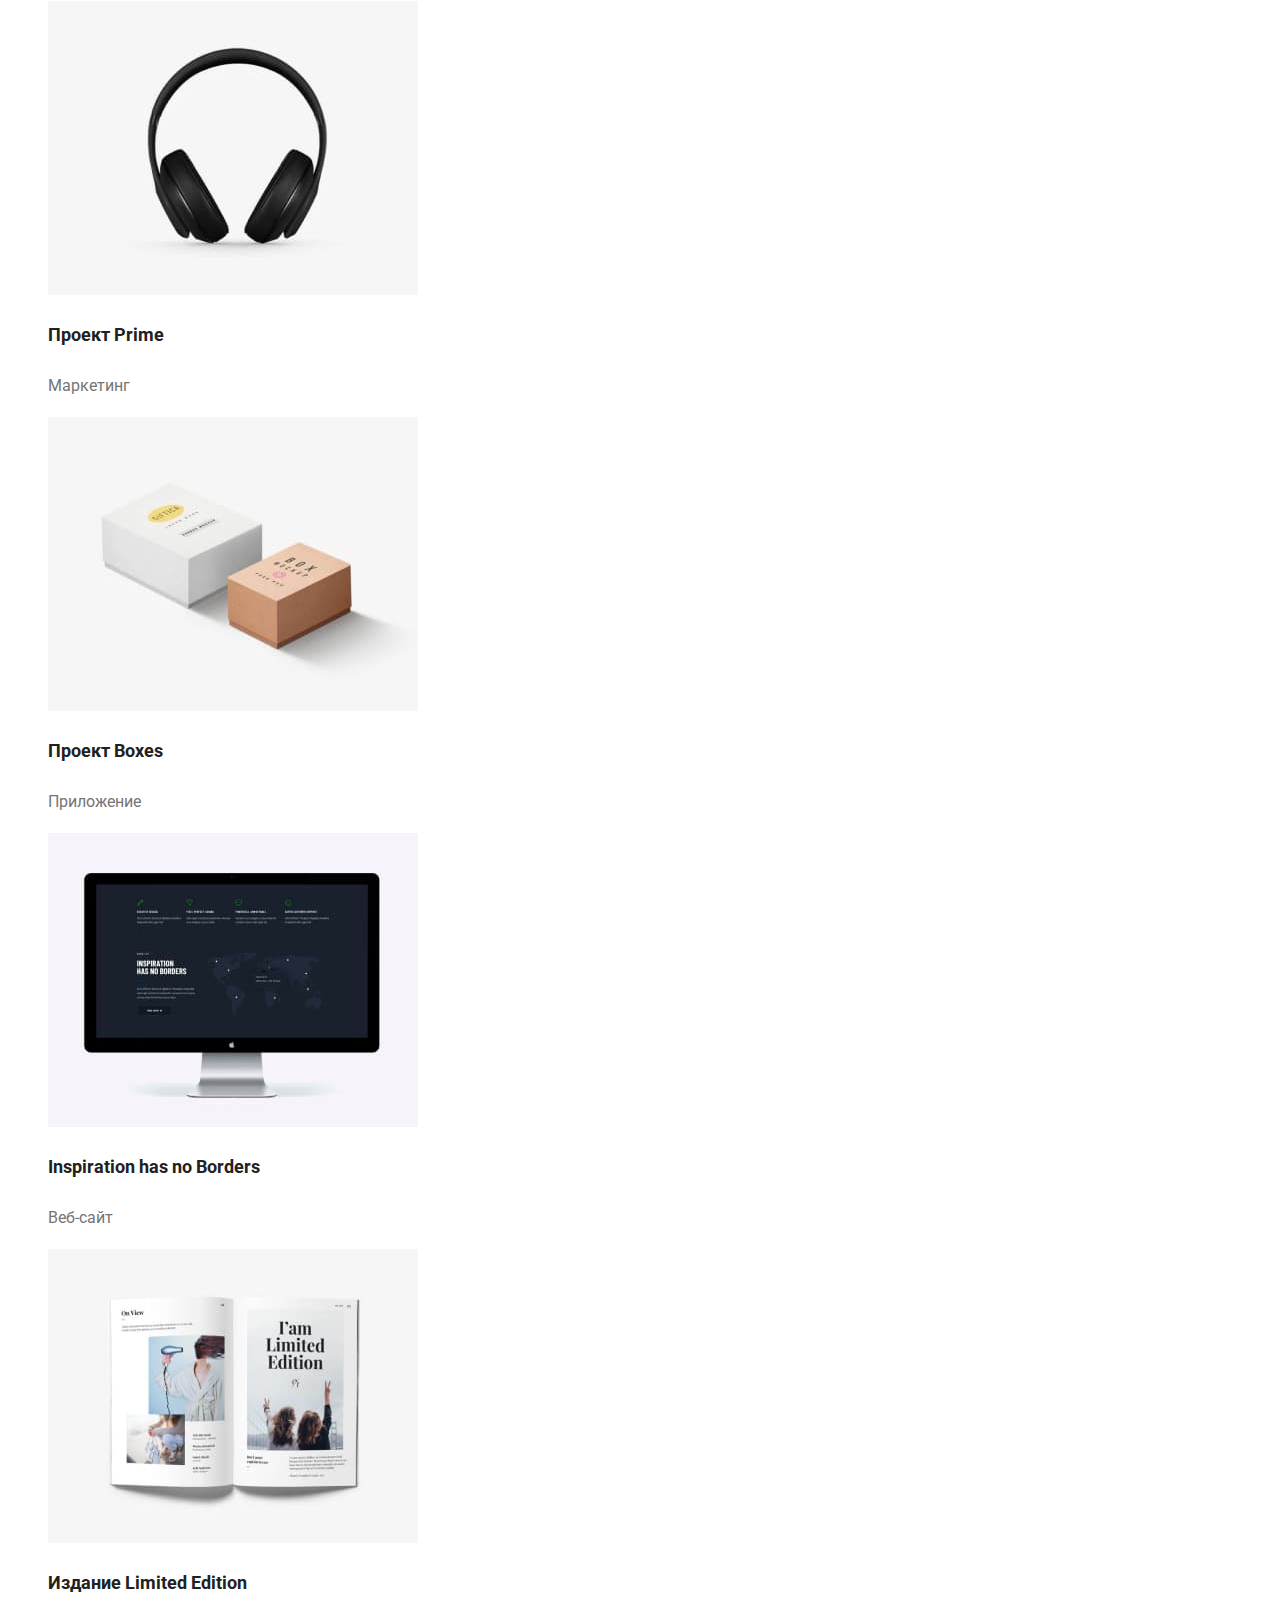
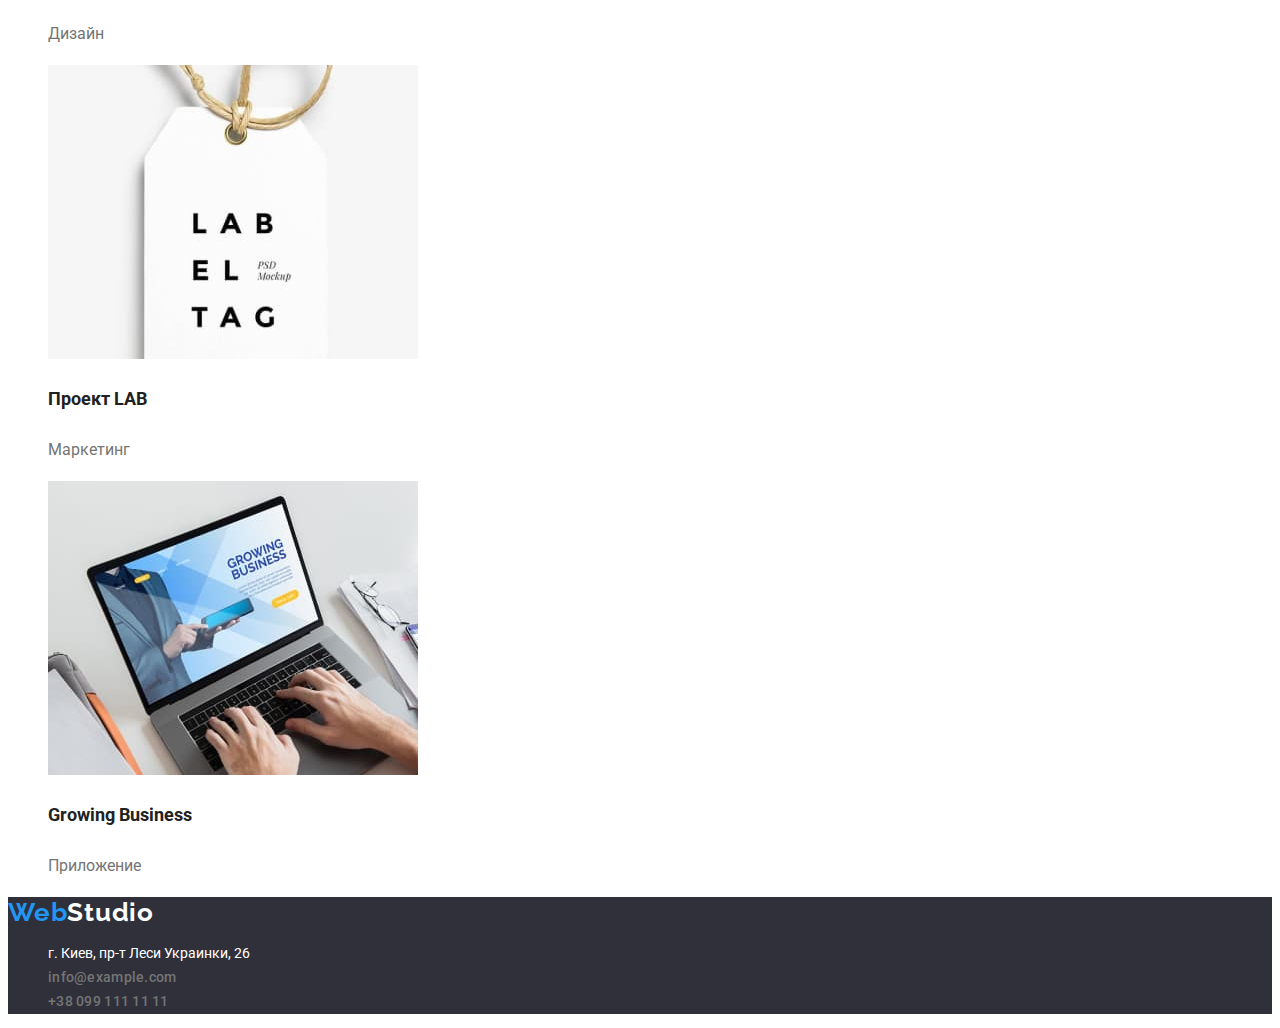
==== commit c4ed44a0: "Current" ====
--- a/portfolio.html
+++ b/portfolio.html
@@ -21,7 +21,7 @@
     
                 <ul class="nav-list list">
                     <li class="nav-item link"><a class="link" href="./index.html">Студия</a></li>
-                    <li class="nav-item link"><a class="link" href=".portfolio.html" target="_blank">Портфолио</a></li>
+                    <li class="nav-item link"><a class="link current" href=".portfolio.html" target="_blank">Портфолио</a></li>
                     <li class="nav-item link"><a class="link" href=".Cotacts.html">Контакты</a></li>
                 </ul>
         </nav>
--- a/css/styles.css
+++ b/css/styles.css
@@ -2,6 +2,9 @@
   --prymary-text-color: #212121;
   --title-text-color: #2196f3;
   --ithem-text-color: #757575;
+  --button-color: #2196f3;
+  --hero-color: #ffffff;
+  --letter-spacing: 0.03em;
 }
 
 body {
@@ -18,11 +21,12 @@
   font-style: normal;
   font-weight: normal;
   font-size: 14px;
+  line-height: 1.71;
 }
 
 .link {
   text-decoration: none;
-  color: #212121;
+  color: var(--prymary-text-color);
 }
 
 .link:hover,
@@ -42,6 +46,8 @@
   color: #2196f3;
   font-weight: bold;
   font-size: 26px;
+  line-height: 1.19;
+  letter-spacing: 0.03em;
 }
 
 .logo-studio {
@@ -49,19 +55,28 @@
   color: #212121;
   font-weight: bold;
   font-size: 26px;
+  line-height: 1.19;
+  letter-spacing: 0.03em;
 }
 
 .nav-item {
   font-weight: 500;
   font-size: 14px;
-  color: #212121;
+  line-height: 1.14;
+  color: #212121;
+  letter-spacing: 0.02em;
 }
 
 .nav-adress-ithem {
   font-weight: 500;
   color: #757575;
   font-size: 14px;
-  line-height: 24px;
+  line-height: 1.71;
+  letter-spacing: 0.02em;
+}
+
+.current {
+  color: var(--title-text-color);
 }
 
 /* Шапка */
@@ -70,9 +85,10 @@
   font-style: normal;
   font-weight: 900;
   font-size: 44px;
-  line-height: 60px;
+  line-height: 1.36;
   color: #ffffff;
   text-transform: uppercase;
+  letter-spacing: 0.06em;
 }
 
 .button:hover,
@@ -83,7 +99,8 @@
 }
 
 .button {
-  background: #2196f3;
+  font-family: inherit;
+  background: var(--button-color);
   box-shadow: 0px 4px 4px rgba(0, 0, 0, 0.15);
   border-radius: 4px;
   cursor: pointer;
@@ -92,6 +109,7 @@
   color: #ffffff;
   font-weight: bold;
   font-size: 16px;
+  letter-spacing: 0.06em;
 }
 
 .button-ithem:hover,
@@ -120,19 +138,25 @@
 
 .heading {
   font-size: 36px;
-  line-height: 42px;
-  color: #212121;
+  line-height: 1.16;
+  color: var(--prymary-text-color);
+  letter-spacing: var(--letter-spacing);
 }
 
 .text-list {
   color: #757575;
+  font-size: 14px;
+  line-height: 1.71;
+  letter-spacing: var(--letter-spacing);
 }
 
 .head-list {
   color: #212121;
   font-weight: bold;
   line-height: 14px;
+  line-height: 1.14;
   text-transform: uppercase;
+  letter-spacing: var(--letter-spacing);
 }
 /* Чем мы занимаемся */
 
@@ -141,8 +165,9 @@
 .name {
   font-weight: 500;
   font-size: 16px;
-  line-height: 19px;
+  line-height: 1.18;
   text-transform: none;
+  letter-spacing: var(--letter-spacing);
 }
 
 /* Подвал */
@@ -150,7 +175,7 @@
 .ithem-adress {
   color: #ffffff;
   font-size: 14px;
-  line-height: 24px;
+  line-height: 1.71;
 }
 
 .logo-studio-footer {
@@ -158,6 +183,7 @@
   color: #ffffff;
   font-weight: bold;
   font-size: 26px;
+  letter-spacing: 0.03em;
 }
 
 .address-text > address {
@@ -186,12 +212,12 @@
 .ithem-progects {
   font-weight: bold;
   font-size: 18px;
-  line-height: 36px;
+  line-height: 2;
   color: #212121;
 }
 
 .text-progects {
   font-size: 16px;
-  line-height: 30px;
+  line-height: 1.87;
   color: #757575;
 }
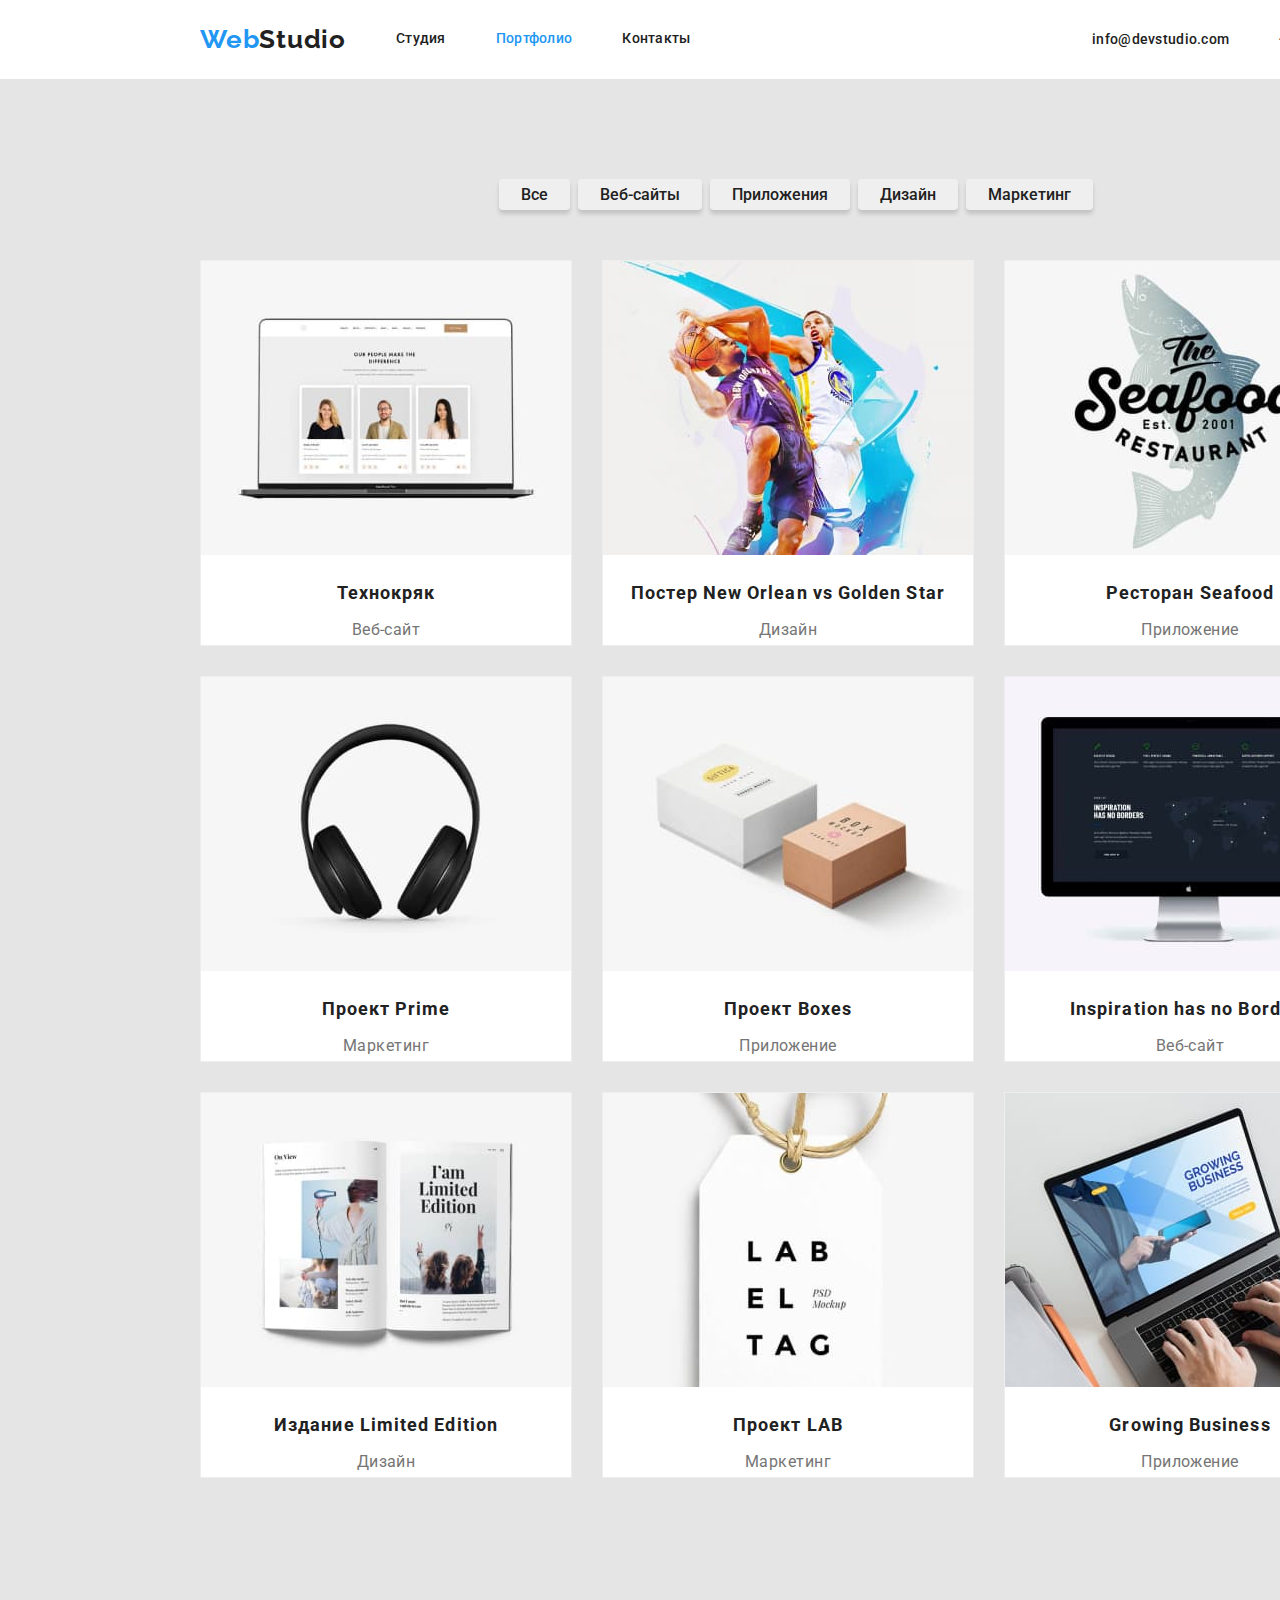
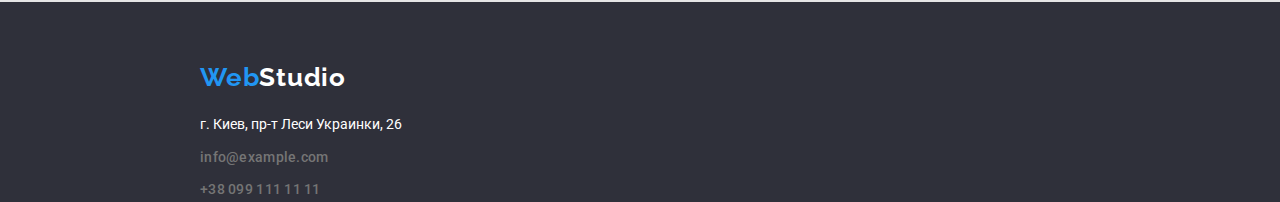
==== commit 8e24f2f5: "asd" ====
--- a/portfolio.html
+++ b/portfolio.html
@@ -15,38 +15,44 @@
 
     <!-- Шапка Портфолио -->
     <header class="header-page">
-        <nav class="page-nav">
-            <a class="link" href="./index.html">
-                <span class="logo">Web</span><span class="logo-studio">Studio</span></a>
+        <div class="conteiner conteiner-nav">
+            <nav class="page-nav ">
+    
+                <a class="link" href="./index.html">
+                    <span class="logo">Web</span><span class="logo-studio">Studio</span></a>
     
                 <ul class="nav-list list">
                     <li class="nav-item link"><a class="link" href="./index.html">Студия</a></li>
-                    <li class="nav-item link"><a class="link current" href=".portfolio.html" target="_blank">Портфолио</a></li>
+                    <li class="nav-item link"><a class="link current" href="./portfolio.html" target="_blank">Портфолио</a></li>
                     <li class="nav-item link"><a class="link" href=".Cotacts.html">Контакты</a></li>
                 </ul>
-        </nav>
-    
-        <ul class="nav-adress list">
-            <li> <a class="link nav-adress-ithem" href="mailto:info@devstudio.com">info@devstudio.com</a></li>
-            <li> <a class="link nav-adress-ithem" href="tel:+380961111111">+38 096 111 11 11</a></li>
-        </ul>
+            </nav>
+            <ul class="adress-conteiner list">
+                <li class="nav-adress-ithem"> <a class="link " href="mailto:info@devstudio.com">info@devstudio.com</a></li>
+                <li class="nav-adress-ithem"> <a class="link " href="tel:+380961111111">+38 096 111 11 11</a></li>
+            </ul>
+        </div>
     </header>
 
         <!-- Навигация Портфолио -->
 
         <nav>
-            <ul class="list">
-                <li><button class="button-ithem" type="button">Все</button></li>
-                <li><button class="button-ithem" type="button">Веб-сайты</button></li>
-                <li><button class="button-ithem" type="button">Приложения</button></li>
-                <li><button class="button-ithem" type="button">Дизайн</button></li>
-                <li><button class="button-ithem" type="button">Маркетинг</button></li>
+            <div class="conteiner">
+            <ul class="list list-buttons">
+                <li class="buttons-num"><button class="button-ithem" type="button">Все</button></li>
+                <li class="buttons-num"><button class="button-ithem" type="button">Веб-сайты</button></li>
+                <li class="buttons-num"><button class="button-ithem" type="button">Приложения</button></li>
+                <li class="buttons-num"><button class="button-ithem" type="button">Дизайн</button></li>
+                <li class="buttons-num"><button class="button-ithem" type="button">Маркетинг</button></li>
             </ul>
-       </nav>
+            </div>
+        </nav>
 
         <!-- Проекты -->
 
         <main>
+             <section class="section">
+            <div class="conteiner conteiner-progects">
             <h2 hidden class="progects"> Проекты</h2>
             <ul class="type-progects list">
                 <li class="list-progects">
@@ -95,25 +101,30 @@
                     <p class="text-progects">Приложение</p>
                 </li>
             </ul>
+            </div>
+            </section>
         </main>
         
-    <div class="footer-backgraund">
-    
-        <footer>
-            <a class="link" href="/index.html">
-                <span class="logo">Web</span><span class="logo-studio-footer">Studio</span>
+<footer>
+    <section class="section-fotter">
+        <div class="footer-backgraund conteiner">
+            <a class="link logo-ihtems" href="/index.html">
+                <span class="logo-footer">Web</span><span class="logo-studio-footer">Studio</span>
             </a>
-            <address class="text">
+            <address class="adress">
                 <ul class="list address-text">
-                    <li><a class="link ithem-adress" href="https://goo.gl/maps/Gu5Dw9EAoeBzcQZ39">г. Киев, пр-т Леси
-                            Украинки, 26</a></li>
-                    <li><a class="link nav-adress-ithem" href="meilto:info@example.com">info@example.com</a></li>
-                    <li><a class="link nav-adress-ithem" href="tel:+380991111111">+38 099 111 11 11</a></li>
+                    <li class="list-adress"><a class="link ithem-adress" href="https://goo.gl/maps/Gu5Dw9EAoeBzcQZ39">г.
+                            Киев, пр-т Леси Украинки, 26</a></li>
+                    <li class="list-adress"><a class="link nav-adress-ithem"
+                            href="meilto:info@example.com">info@example.com</a></li>
+                    <li class="list-adress"><a class="link nav-adress-ithem" href="tel:+380991111111">+38 099 111 11
+                            11</a></li>
                 </ul>
-    
+
             </address>
-        </footer>
-    </div>
+        </div>
+    </section>
+</footer>
 
 </body>
 </html>--- a/css/styles.css
+++ b/css/styles.css
@@ -5,15 +5,59 @@
   --button-color: #2196f3;
   --hero-color: #ffffff;
   --letter-spacing: 0.03em;
+  --background-color: #2f303a;
 }
 
 body {
   font-family: Roboto, sans-serif;
-  background-color: #ffffff;
+  background-color: #e5e5e5;
+  width: 1600px;
+  margin: auto;
 }
 
 .list {
   list-style: none;
+  margin-top: 0;
+  margin-bottom: 0;
+}
+
+p,
+h1,
+h2,
+h3,
+h4,
+h5,
+h6 {
+  margin: 0;
+}
+
+ul,
+ol {
+  margin: 0;
+  padding-left: 0;
+}
+
+img {
+  display: block;
+}
+
+.conteiner {
+  width: 1200px;
+  /* border: 2px solid tomato; */
+  padding-left: 15px;
+  padding-right: 15px;
+  margin: auto;
+}
+
+.section {
+  text-align: center;
+  margin-top: 0;
+  margin-bottom: 0;
+  padding-bottom: 94px;
+}
+
+.section-hero {
+  background-color: var(--background-color);
 }
 
 address {
@@ -41,6 +85,12 @@
 
 /* Навигация */
 
+header {
+  padding-top: 24px;
+  padding-bottom: 24px;
+  background-color: var(--hero-color);
+}
+
 .logo {
   font-family: Raleway;
   color: #2196f3;
@@ -48,6 +98,7 @@
   font-size: 26px;
   line-height: 1.19;
   letter-spacing: 0.03em;
+  margin-bottom: 20px;
 }
 
 .logo-studio {
@@ -65,6 +116,7 @@
   line-height: 1.14;
   color: #212121;
   letter-spacing: 0.02em;
+  margin-left: 50px;
 }
 
 .nav-adress-ithem {
@@ -75,11 +127,35 @@
   letter-spacing: 0.02em;
 }
 
+.nav-adress-ithem:first-child {
+  margin-right: 50px;
+}
+
 .current {
   color: var(--title-text-color);
 }
 
+.nav-list {
+  display: flex;
+}
+
+.conteiner-nav {
+  display: flex;
+}
+
+.adress-conteiner {
+  display: flex;
+  align-items: center;
+  margin-left: auto;
+}
+
+.page-nav {
+  display: flex;
+  align-items: center;
+}
+
 /* Шапка */
+
 .hero-all {
   font-family: Roboto;
   font-style: normal;
@@ -89,6 +165,14 @@
   color: #ffffff;
   text-transform: uppercase;
   letter-spacing: 0.06em;
+  margin-top: 0;
+  margin-bottom: 30px;
+}
+
+.backgraund-hero {
+  background-color: #2f303a;
+  padding-bottom: 200px;
+  padding-top: 200px;
 }
 
 .button:hover,
@@ -99,13 +183,15 @@
 }
 
 .button {
+  box-sizing: border-box;
+  display: inline-block;
   font-family: inherit;
   background: var(--button-color);
   box-shadow: 0px 4px 4px rgba(0, 0, 0, 0.15);
   border-radius: 4px;
   cursor: pointer;
-  width: 200px;
-  height: 50px;
+  min-width: 200px;
+  min-height: 50px;
   color: #ffffff;
   font-weight: bold;
   font-size: 16px;
@@ -118,7 +204,7 @@
   box-shadow: 0px 4px 4px rgba(0, 0, 0, 0.15);
   border-radius: 4px;
   cursor: pointer;
-  color: #ffffff;
+  color: #f5f4fa;
   padding: 6px 22px;
   border: none;
 }
@@ -136,14 +222,41 @@
 
 /* Особенности */
 
+.about {
+  margin-top: 94px;
+}
+
+.list-features {
+  display: flex;
+  flex-direction: row;
+  justify-content: space-between;
+}
+
+.features-items {
+  max-width: 270px;
+  margin-left: 30px;
+  justify-content: space-between;
+  align-content: flex-start;
+  text-align: left;
+}
+
+.features-items:first-child {
+  margin-left: 0;
+}
+
 .heading {
   font-size: 36px;
+  margin-top: 0%;
+  margin-bottom: 0%;
+  padding-bottom: 50px;
   line-height: 1.16;
   color: var(--prymary-text-color);
   letter-spacing: var(--letter-spacing);
 }
 
 .text-list {
+  margin-top: 0;
+  margin-bottom: 0;
   color: #757575;
   font-size: 14px;
   line-height: 1.71;
@@ -152,6 +265,8 @@
 
 .head-list {
   color: #212121;
+  margin-bottom: 10px;
+  margin-top: 30px;
   font-weight: bold;
   line-height: 14px;
   line-height: 1.14;
@@ -160,14 +275,76 @@
 }
 /* Чем мы занимаемся */
 
+/* .conteiner-list {
+  display: flex;
+  flex-wrap: wrap;
+} */
+.works-ithem {
+  display: flex;
+  justify-content: center;
+}
+
+.photo-works {
+  margin-left: 30px;
+}
+
+/* .photo-works:hover {
+  border: solid var(--button-color);
+} */
+
+.photo-works:first-child {
+  margin-left: 0;
+}
+
 /* Наша команда */
+
+.teams {
+  margin-top: 94px;
+  background-color: #f5f4fa;
+}
+
+.conteiner-team {
+  display: flex;
+  flex-wrap: wrap;
+  flex-direction: row;
+  justify-content: center;
+}
+
+.list-team {
+  display: flex;
+  flex-wrap: wrap;
+  margin-bottom: 94px;
+  justify-content: center;
+}
+
+.team-name {
+  margin-right: 15px;
+  background: #ffffff;
+  box-shadow: 0px 1px 3px rgba(0, 0, 0, 0.12), 0px 1px 1px rgba(0, 0, 0, 0.14),
+    0px 2px 1px rgba(0, 0, 0, 0.2);
+  border-radius: 0px 0px 4px 4px;
+}
+
+.team-name:first-child {
+  margin-left: 15px;
+}
+
+.team-name:first-child {
+  margin-left: 0%;
+}
 
 .name {
   font-weight: 500;
-  font-size: 16px;
+  font-size: 14px;
   line-height: 1.18;
   text-transform: none;
   letter-spacing: var(--letter-spacing);
+  margin-top: 30px;
+}
+
+.text-list {
+  margin-top: 10px;
+  margin-bottom: 30px;
 }
 
 /* Подвал */
@@ -176,6 +353,19 @@
   color: #ffffff;
   font-size: 14px;
   line-height: 1.71;
+}
+
+.logo-ihtems {
+  margin-bottom: 20px;
+}
+
+.logo-footer {
+  font-family: Raleway;
+  color: #2196f3;
+  font-weight: bold;
+  font-size: 26px;
+  line-height: 1.19;
+  letter-spacing: 0.03em;
 }
 
 .logo-studio-footer {
@@ -191,21 +381,34 @@
   font-style: normal;
   font-weight: normal;
   font-size: 14px;
-}
-
-/* За дивы сильно не ругайте
-то временно чтобы фон залить и текст
-был как в макете) */
-.footer-backgraund {
-  background-color: #2f303a;
-}
-
-.backgraund-hero {
-  background-color: #2f303a;
-}
-
-/* Портфолио
-Футер и Хедер одинаковые */
+  margin-top: 20px;
+}
+
+.section-fotter {
+  background-color: var(--background-color);
+  padding-top: 60px;
+}
+.list-adress {
+  margin-top: 9px;
+}
+
+.adress {
+  margin-top: 20px;
+}
+
+/* Портфолио  */
+
+/* ФИЛЬТР КНОПОК */
+
+.list-buttons {
+  display: flex;
+  justify-content: center;
+  margin-top: 100px;
+}
+
+.buttons-num {
+  margin-right: 8px;
+}
 
 /* Проекты */
 
@@ -214,10 +417,37 @@
   font-size: 18px;
   line-height: 2;
   color: #212121;
+  letter-spacing: 0.06em;
+  margin-top: 20px;
+  margin-bottom: 4px;
 }
 
 .text-progects {
   font-size: 16px;
   line-height: 1.87;
   color: #757575;
-}
+  letter-spacing: var(--letter-spacing);
+}
+
+.list-progects {
+  background: #ffffff;
+  border: 1px solid #eeeeee;
+  box-sizing: border-box;
+  margin-left: 30px;
+  margin-bottom: 30px;
+}
+
+.list-progects:nth-child(3n + 1) {
+  margin-left: 0;
+}
+
+.conteiner-progects {
+  display: flex;
+  justify-content: center;
+  margin-top: 50px;
+}
+
+.type-progects {
+  display: flex;
+  flex-wrap: wrap;
+}
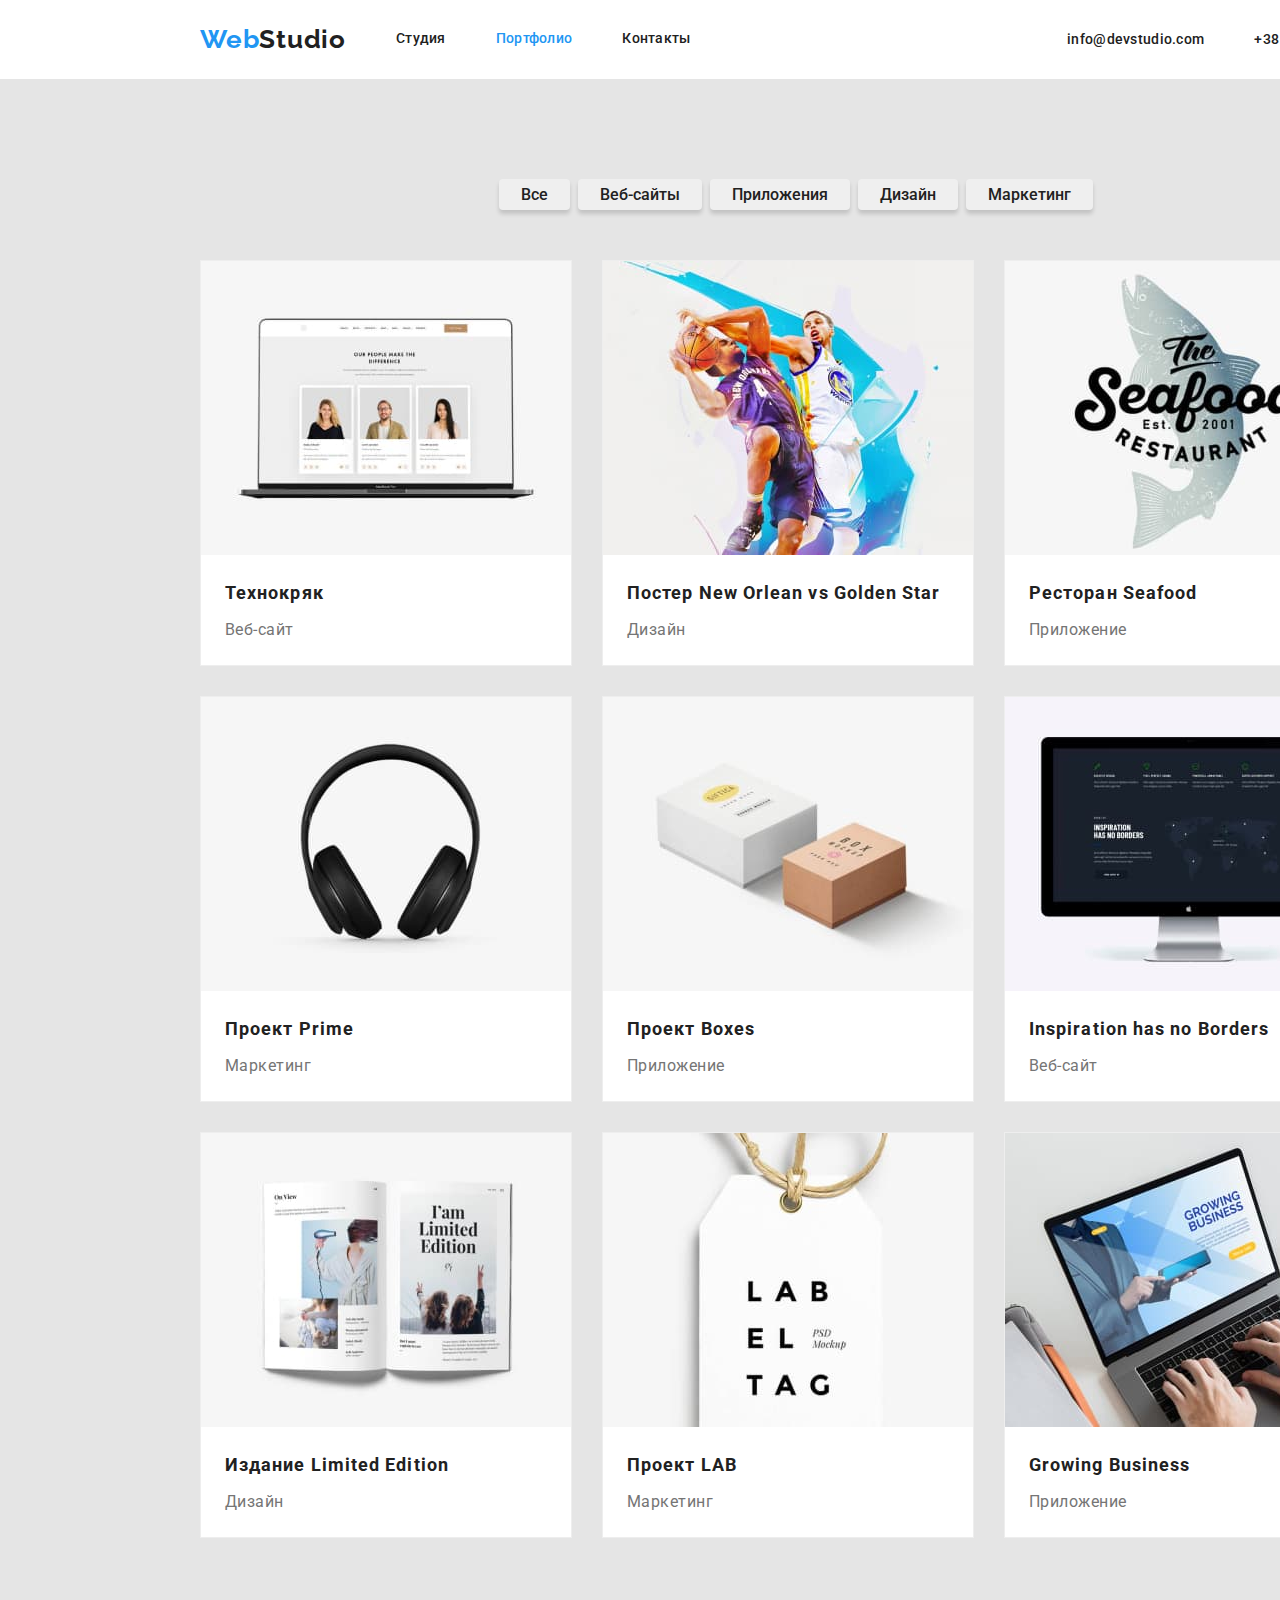
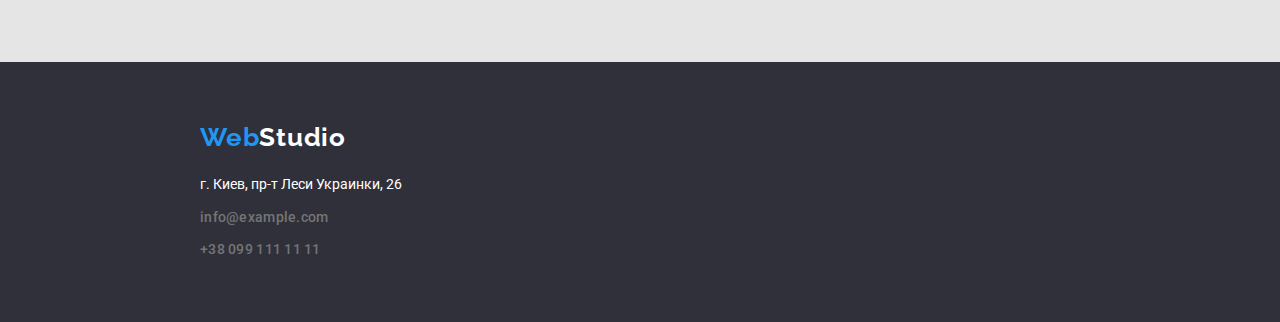
==== commit 926afc54: "Com" ====
--- a/portfolio.html
+++ b/portfolio.html
@@ -53,7 +53,7 @@
         <main>
              <section class="section">
             <div class="conteiner conteiner-progects">
-            <h2 hidden class="progects"> Проекты</h2>
+            <h2 class="progects visually-hidden">Проекты</h2>
             <ul class="type-progects list">
                 <li class="list-progects">
                     <img src="./imeges/tech.jpg" alt="Фото работ" width="370">
--- a/css/styles.css
+++ b/css/styles.css
@@ -147,6 +147,8 @@
   display: flex;
   align-items: center;
   margin-left: auto;
+  margin-right: 25px;
+  /* border: 2px solid navy; */
 }
 
 .page-nav {
@@ -387,6 +389,7 @@
 .section-fotter {
   background-color: var(--background-color);
   padding-top: 60px;
+  padding-bottom: 60px;
 }
 .list-adress {
   margin-top: 9px;
@@ -411,6 +414,20 @@
 }
 
 /* Проекты */
+
+.visually-hidden {
+  position: absolute;
+  width: 1px;
+  height: 1px;
+  margin: -1px;
+  border: 0;
+  padding: 0;
+
+  white-space: nowrap;
+  clip-path: inset(100%);
+  clip: rect(0 0 0 0);
+  overflow: hidden;
+}
 
 .ithem-progects {
   font-weight: bold;
@@ -420,6 +437,7 @@
   letter-spacing: 0.06em;
   margin-top: 20px;
   margin-bottom: 4px;
+  margin-left: 24px;
 }
 
 .text-progects {
@@ -427,6 +445,7 @@
   line-height: 1.87;
   color: #757575;
   letter-spacing: var(--letter-spacing);
+  margin-left: 24px;
 }
 
 .list-progects {
@@ -435,6 +454,8 @@
   box-sizing: border-box;
   margin-left: 30px;
   margin-bottom: 30px;
+  text-align: left;
+  padding-bottom: 20px;
 }
 
 .list-progects:nth-child(3n + 1) {
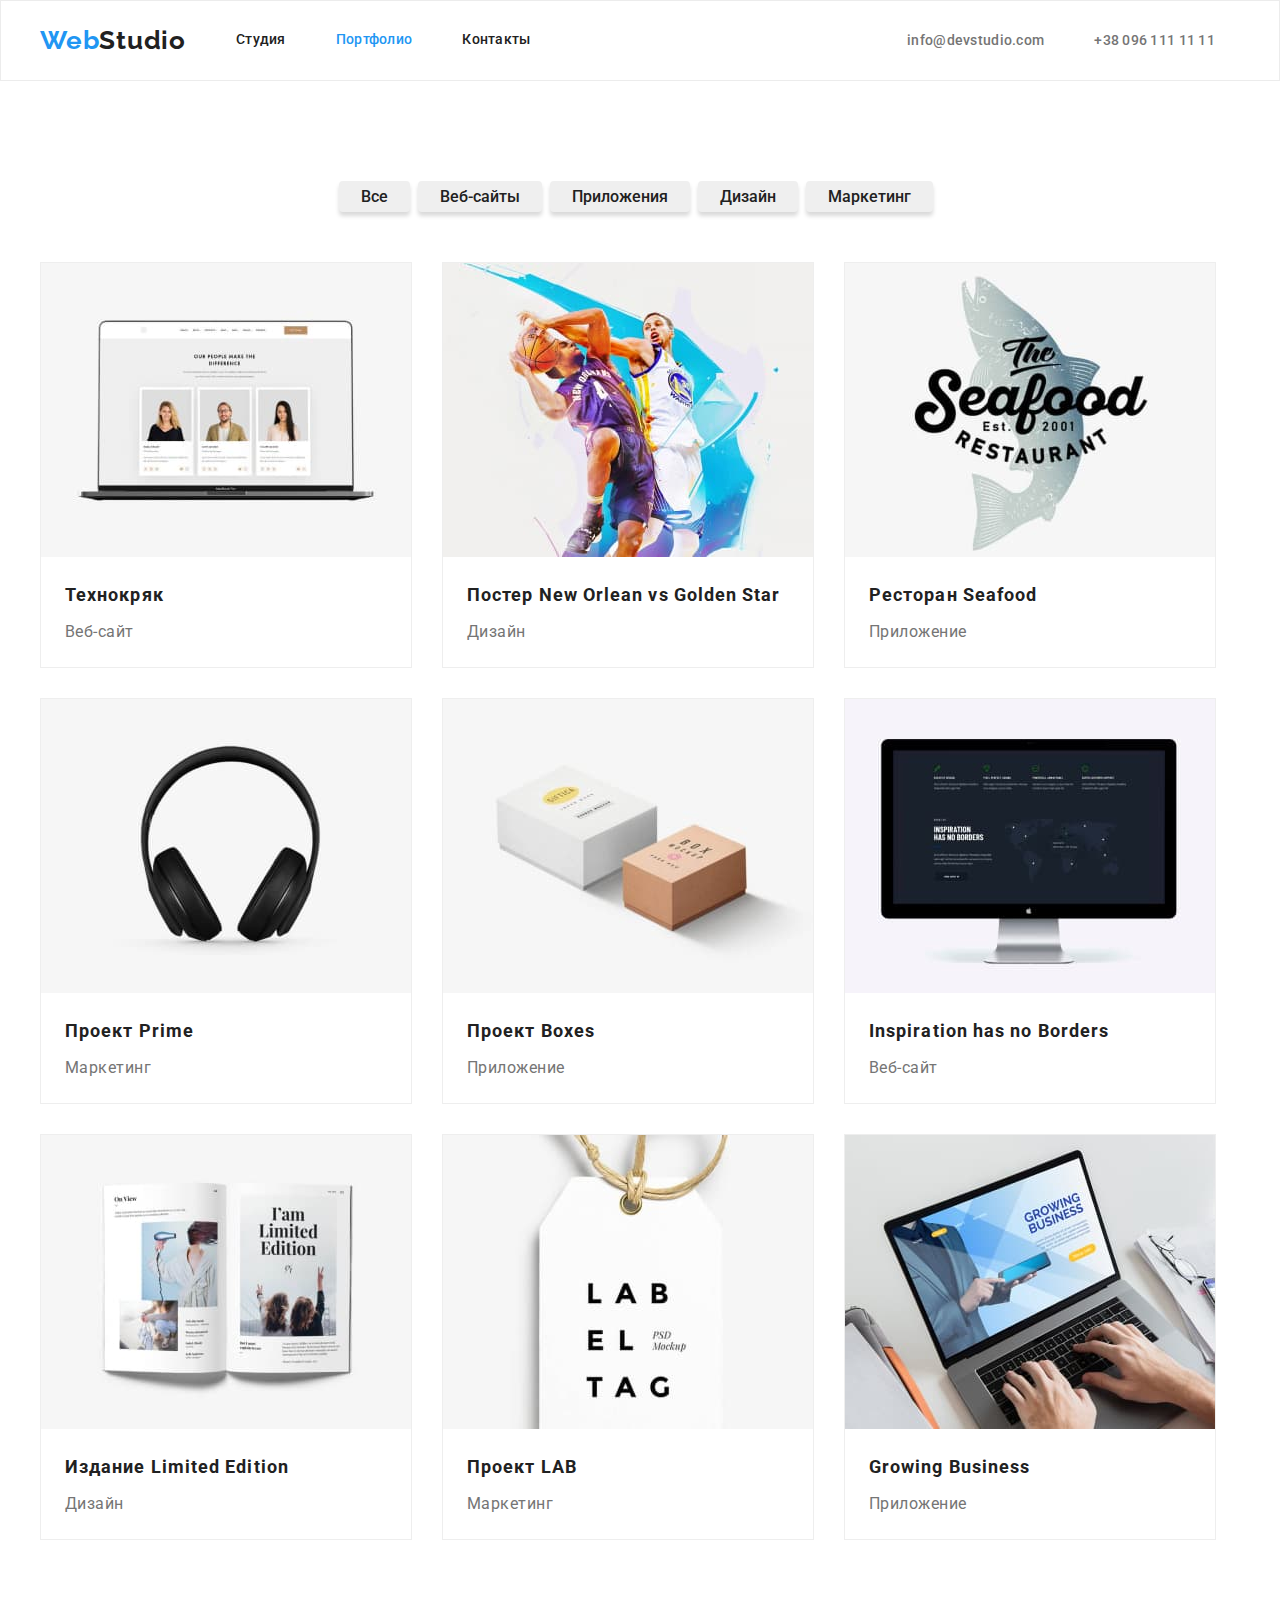
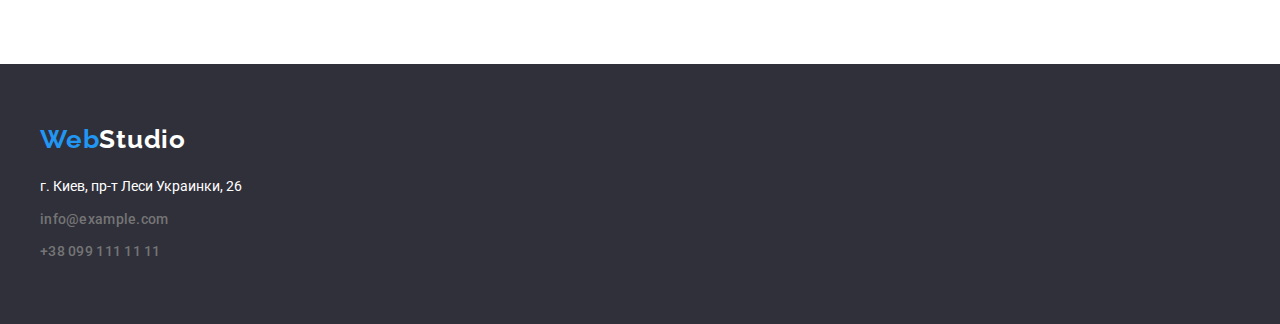
==== commit 1fcf6a16: "Commit" ====
--- a/portfolio.html
+++ b/portfolio.html
@@ -28,8 +28,8 @@
                 </ul>
             </nav>
             <ul class="adress-conteiner list">
-                <li class="nav-adress-ithem"> <a class="link " href="mailto:info@devstudio.com">info@devstudio.com</a></li>
-                <li class="nav-adress-ithem"> <a class="link " href="tel:+380961111111">+38 096 111 11 11</a></li>
+                <li class="nav-adress-ithem"> <a class="link color-link" href="mailto:info@devstudio.com">info@devstudio.com</a></li>
+                <li class="nav-adress-ithem"> <a class="link color-link" href="tel:+380961111111">+38 096 111 11 11</a></li>
             </ul>
         </div>
     </header>
@@ -49,81 +49,116 @@
         </nav>
 
         <!-- Проекты -->
+        
 
         <main>
-             <section class="section">
+            <section class="section">
             <div class="conteiner conteiner-progects">
             <h2 class="progects visually-hidden">Проекты</h2>
             <ul class="type-progects list">
-                <li class="list-progects">
+                <li class="list-progects"> <a href="" class="link">
                     <img src="./imeges/tech.jpg" alt="Фото работ" width="370">
+                    <div class="ithem-conteiner-progects">
                     <h3 class="ithem-progects">Технокряк</h3>
                     <p class="text-progects">Веб-сайт</p>
-                </li>
-                <li class="list-progects">
-                    <img src="./imeges/des.jpg" alt="Фото работ" width="370">
+                </div>
+            </a>
+            </li>
+                <li class="list-progects"> <a href="" class="link">     
+                    <img src="./imeges/des.jpg" alt="Фото работ" width="370"> 
+                    <div class="ithem-conteiner-progects">
                     <h3 class="ithem-progects">Постер <span lang="en">New Orlean vs Golden Star</span></h3>
                     <p class="text-progects">Дизайн</p>
+                    </div>
+                </a>
+
                 </li>
-                <li class="list-progects">
+                <li class="list-progects"> <a href="" class="link">
                     <img src="./imeges/seaf.jpg" alt="Фото работ" width="370">
+                    <div class="ithem-conteiner-progects">
                     <h3 class="ithem-progects">Ресторан <span lang="en"> Seafood</span></h3>
-                <p class="text-progects">Приложение</p>
+                    <p class="text-progects">Приложение</p>
+                </div>
+            </a>
+            
                 </li>
-                <li class="list-progects">
+                <li class="list-progects"> <a href="" class="link">
                     <img src="./imeges/prim.jpg" alt="Фото работ" width="370">
+                    <div class="ithem-conteiner-progects">
                     <h3 class="ithem-progects">Проект <span lang="en"> Prime</span></h3>
                     <p class="text-progects">Маркетинг</p>
+                </div>
+            </a>
+                    
                 </li>
-                <li class="list-progects">
+                <li class="list-progects"> <a href="" class="link">
                     <img src="./imeges/boxe.jpg" alt="Фото работ" width="370">
+                    <div class="ithem-conteiner-progects">
                     <h3 class="ithem-progects">Проект <span lang="en"> Boxes</span></h3>
                     <p class="text-progects">Приложение</p>
+                </div>
+            </a>
+
                 </li>
-                <li class="list-progects">
+                <li class="list-progects"> <a href="" class="link">
                     <img src="./imeges/bord.jpg" alt="Фото работ" width="370">
+                    <div class="ithem-conteiner-progects">
                     <h3 class="ithem-progects"><span lang="en">Inspiration has no Borders</span></h3>
                     <p class="text-progects">Веб-сайт</p>
+                </div>
+            </a>
+                
                 </li>
-                <li class="list-progects">
+                <li class="list-progects"> <a href="" class="link">
                     <img src="./imeges/photoind.jpg" alt="Фото работ" width="370">
+                    <div class="ithem-conteiner-progects">
                     <h3 class="ithem-progects">Издание <span lang="en"> Limited Edition</span></h3>
                     <p class="text-progects">Дизайн</p>
+                </div>
+            </a>
+            
                 </li>
-                <li class="list-progects">
+                <li class="list-progects"> <a href="" class="link">
                     <img src="./imeges/Lab.jpg" alt="Фото работ" width="370">
+                    <div class="ithem-conteiner-progects">
                     <h3 class="ithem-progects">Проект LAB</h3>
                     <p class="text-progects">Маркетинг</p>
+                </div>
+            </a>
+                
                 </li>
-                <li class="list-progects">
+                <li class="list-progects"> <a href="" class="link">
                     <img src="./imeges/append.jpg" alt="Фото работ" width="370">
+                    <div class="ithem-conteiner-progects">
                     <h3 class="ithem-progects"><span lang="en"> Growing Business</span></h3>
                     <p class="text-progects">Приложение</p>
+                </div>
+            </a>
                 </li>
             </ul>
             </div>
             </section>
         </main>
         
-<footer>
-    <section class="section-fotter">
+<footer class="section-fotter">
         <div class="footer-backgraund conteiner">
             <a class="link logo-ihtems" href="/index.html">
                 <span class="logo-footer">Web</span><span class="logo-studio-footer">Studio</span>
             </a>
             <address class="adress">
                 <ul class="list address-text">
-                    <li class="list-adress"><a class="link ithem-adress" href="https://goo.gl/maps/Gu5Dw9EAoeBzcQZ39">г.
+                    <li class="list-adress"><a class="link ithem-adress" 
+                        href="https://goo.gl/maps/Gu5Dw9EAoeBzcQZ39">г.
                             Киев, пр-т Леси Украинки, 26</a></li>
                     <li class="list-adress"><a class="link nav-adress-ithem"
-                            href="meilto:info@example.com">info@example.com</a></li>
-                    <li class="list-adress"><a class="link nav-adress-ithem" href="tel:+380991111111">+38 099 111 11
+                        href="meilto:info@example.com">info@example.com</a></li>
+                    <li class="list-adress"><a class="link nav-adress-ithem" 
+                        href="tel:+380991111111">+38 099 111 11
                             11</a></li>
                 </ul>
 
             </address>
         </div>
-    </section>
 </footer>
 
 </body>
--- a/css/styles.css
+++ b/css/styles.css
@@ -10,8 +10,7 @@
 
 body {
   font-family: Roboto, sans-serif;
-  background-color: #e5e5e5;
-  width: 1600px;
+  background-color: #fff;
   margin: auto;
 }
 
@@ -89,6 +88,7 @@
   padding-top: 24px;
   padding-bottom: 24px;
   background-color: var(--hero-color);
+  border: 1px solid #ececec;
 }
 
 .logo {
@@ -154,6 +154,10 @@
 .page-nav {
   display: flex;
   align-items: center;
+}
+
+.color-link {
+  color: var(--ithem-text-color);
 }
 
 /* Шапка */
@@ -198,6 +202,7 @@
   font-weight: bold;
   font-size: 16px;
   letter-spacing: 0.06em;
+  border: none;
 }
 
 .button-ithem:hover,
@@ -268,19 +273,14 @@
 .head-list {
   color: #212121;
   margin-bottom: 10px;
-  margin-top: 30px;
-  font-weight: bold;
-  line-height: 14px;
+  font-weight: bold;
+  line-height: 16px;
   line-height: 1.14;
   text-transform: uppercase;
   letter-spacing: var(--letter-spacing);
 }
 /* Чем мы занимаемся */
 
-/* .conteiner-list {
-  display: flex;
-  flex-wrap: wrap;
-} */
 .works-ithem {
   display: flex;
   justify-content: center;
@@ -303,6 +303,19 @@
 .teams {
   margin-top: 94px;
   background-color: #f5f4fa;
+}
+
+.text-list-team {
+  font-size: 16px;
+  line-height: 19px;
+  letter-spacing: 0.03em;
+
+  color: #757575;
+}
+
+.name-conteiner {
+  padding-top: 30px;
+  padding-bottom: 30px;
 }
 
 .conteiner-team {
@@ -337,16 +350,10 @@
 
 .name {
   font-weight: 500;
-  font-size: 14px;
+  font-size: 16px;
   line-height: 1.18;
   text-transform: none;
   letter-spacing: var(--letter-spacing);
-  margin-top: 30px;
-}
-
-.text-list {
-  margin-top: 10px;
-  margin-bottom: 30px;
 }
 
 /* Подвал */
@@ -435,9 +442,9 @@
   line-height: 2;
   color: #212121;
   letter-spacing: 0.06em;
-  margin-top: 20px;
+  /* margin-top: 20px; */
   margin-bottom: 4px;
-  margin-left: 24px;
+  /* margin-left: 24px; */
 }
 
 .text-progects {
@@ -445,7 +452,7 @@
   line-height: 1.87;
   color: #757575;
   letter-spacing: var(--letter-spacing);
-  margin-left: 24px;
+  /* margin-left: 24px; */
 }
 
 .list-progects {
@@ -455,13 +462,19 @@
   margin-left: 30px;
   margin-bottom: 30px;
   text-align: left;
-  padding-bottom: 20px;
+  /* padding-bottom: 20px; */
 }
 
 .list-progects:nth-child(3n + 1) {
   margin-left: 0;
 }
 
+.ithem-conteiner-progects {
+  padding-top: 20px;
+  padding-bottom: 20px;
+  padding-left: 24px;
+}
+
 .conteiner-progects {
   display: flex;
   justify-content: center;
